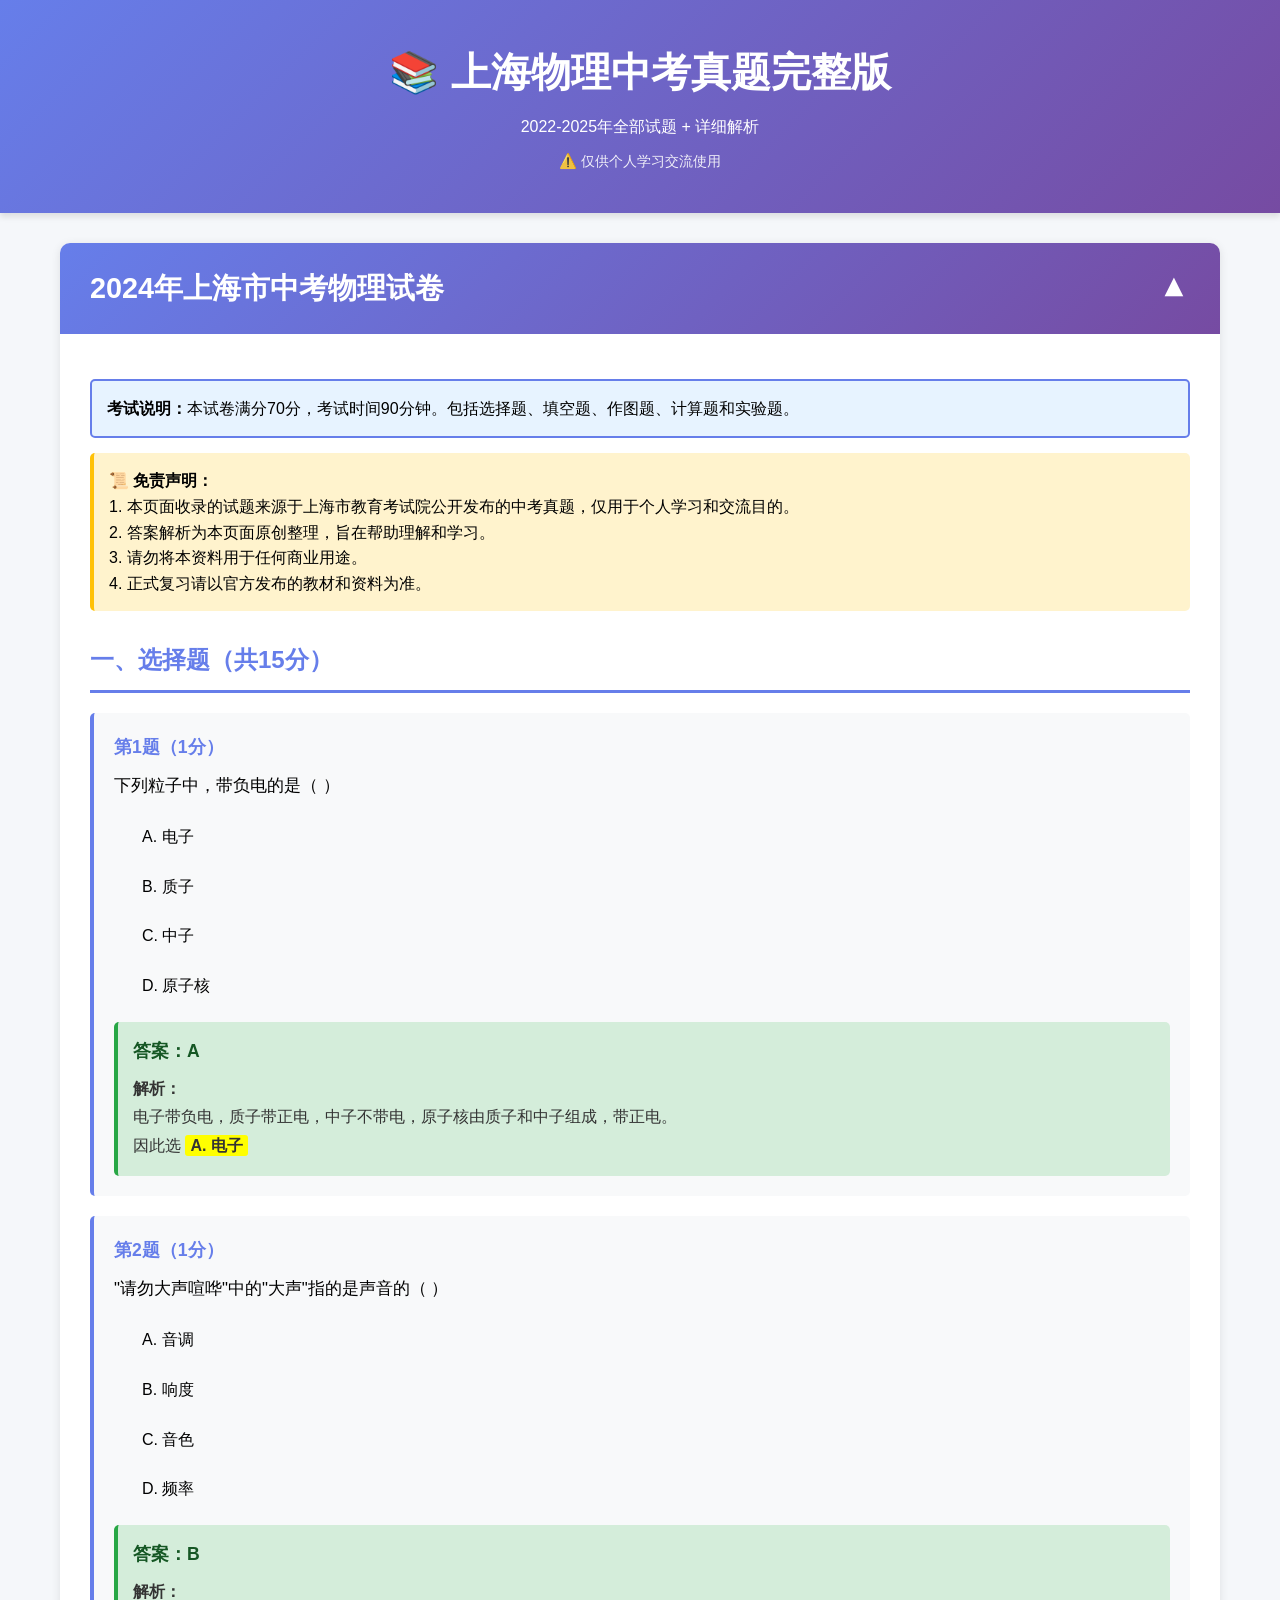
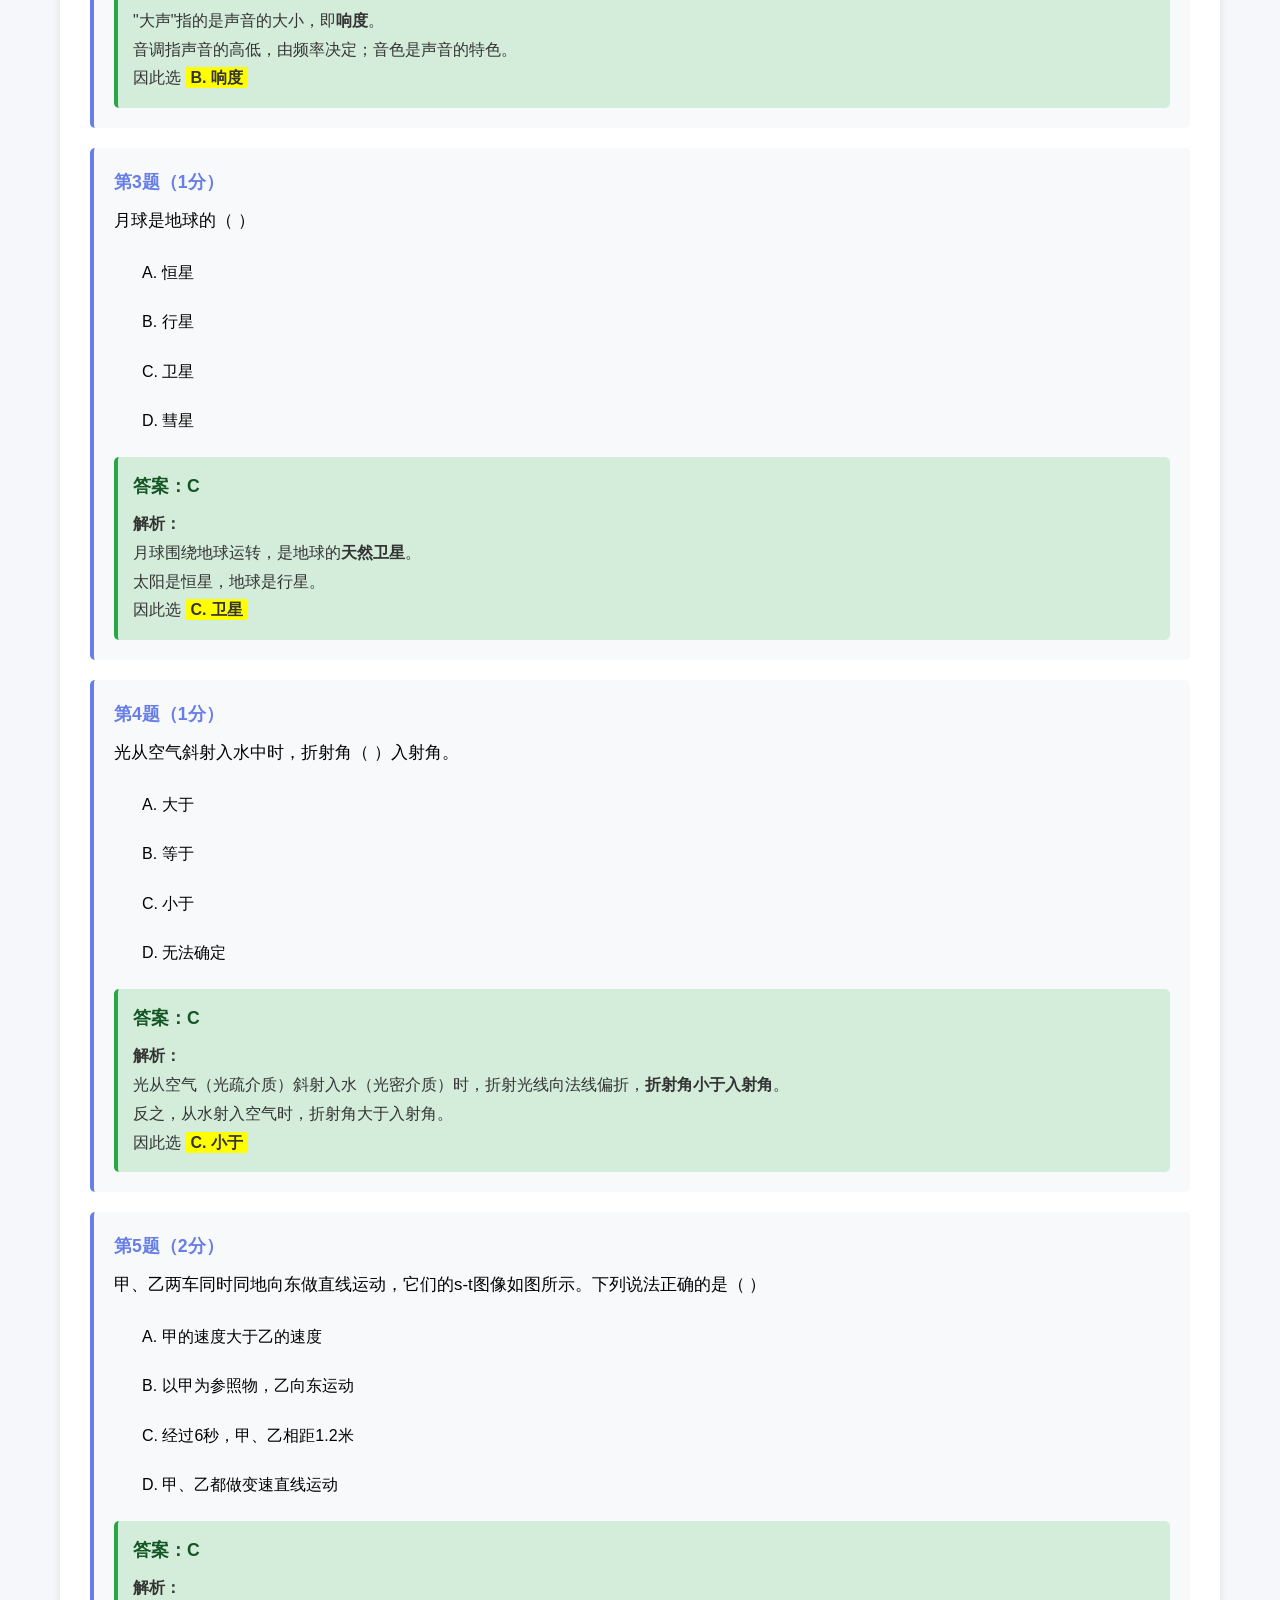
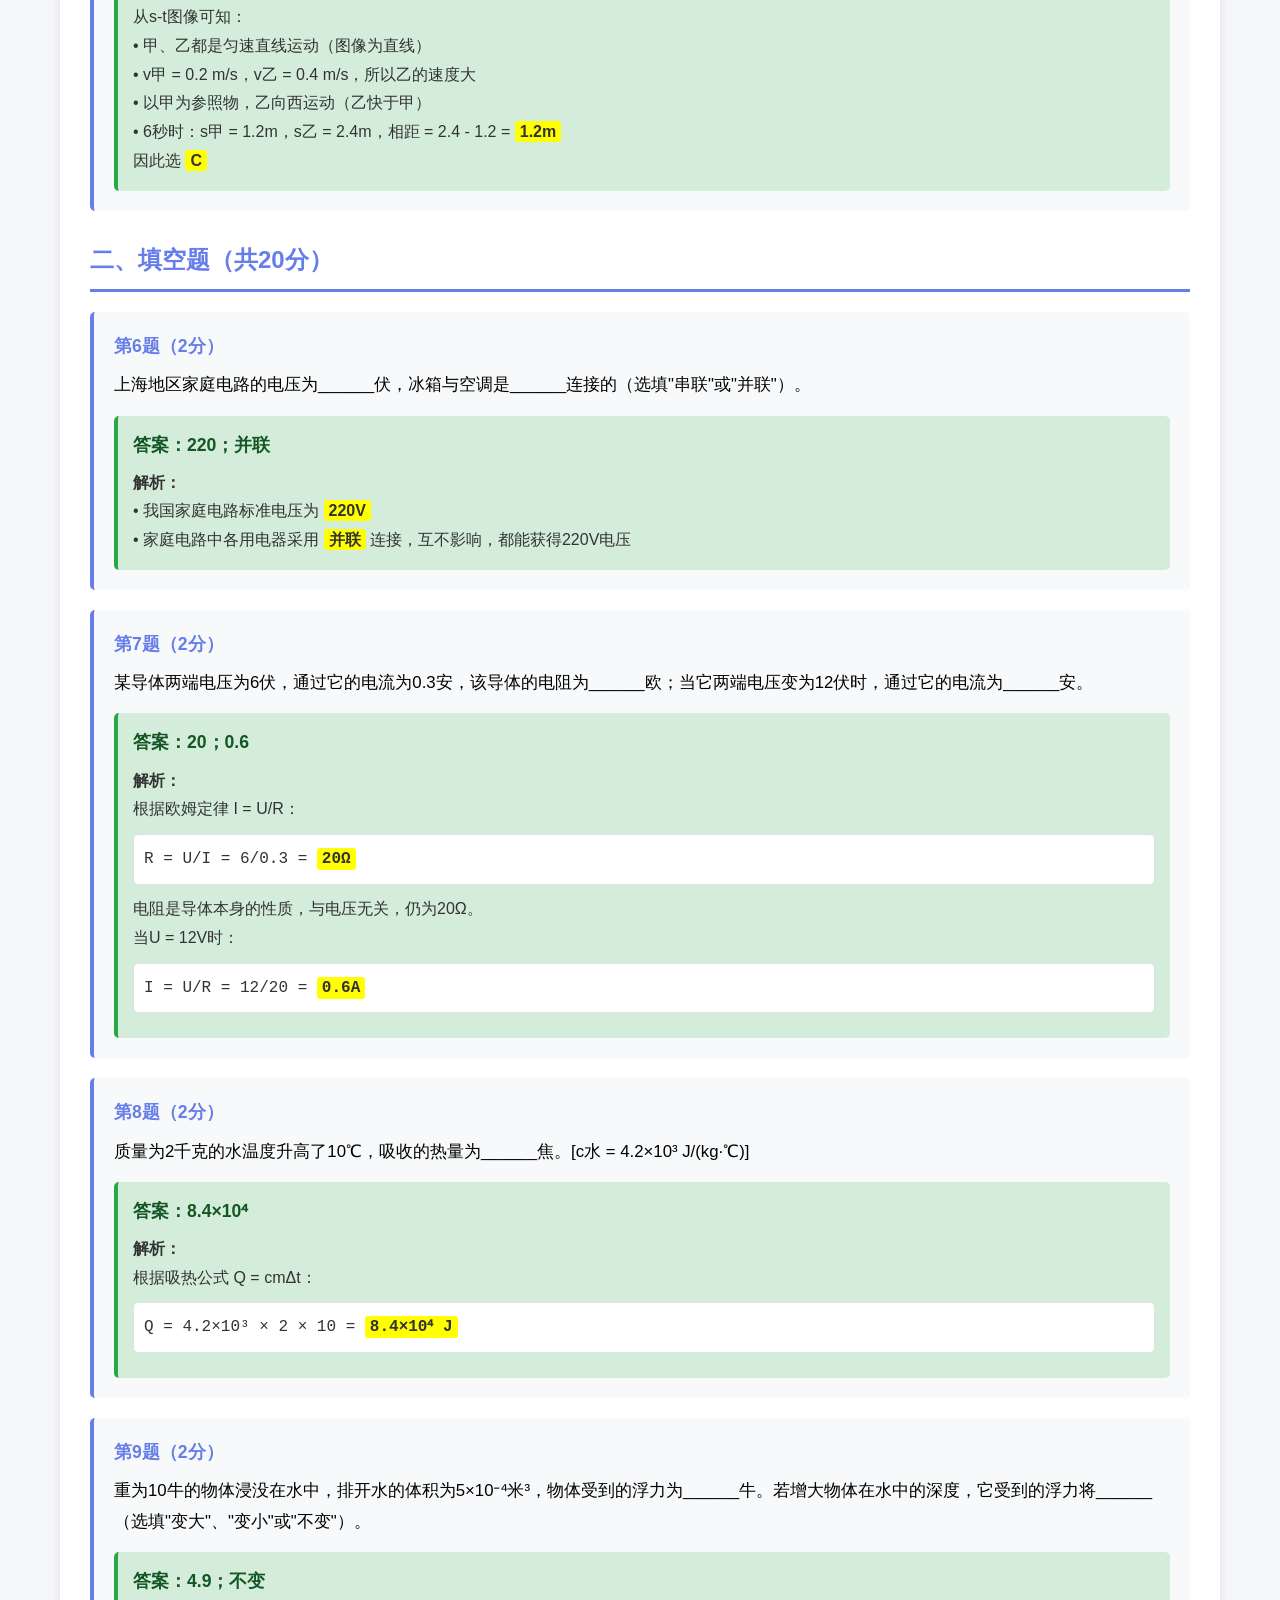
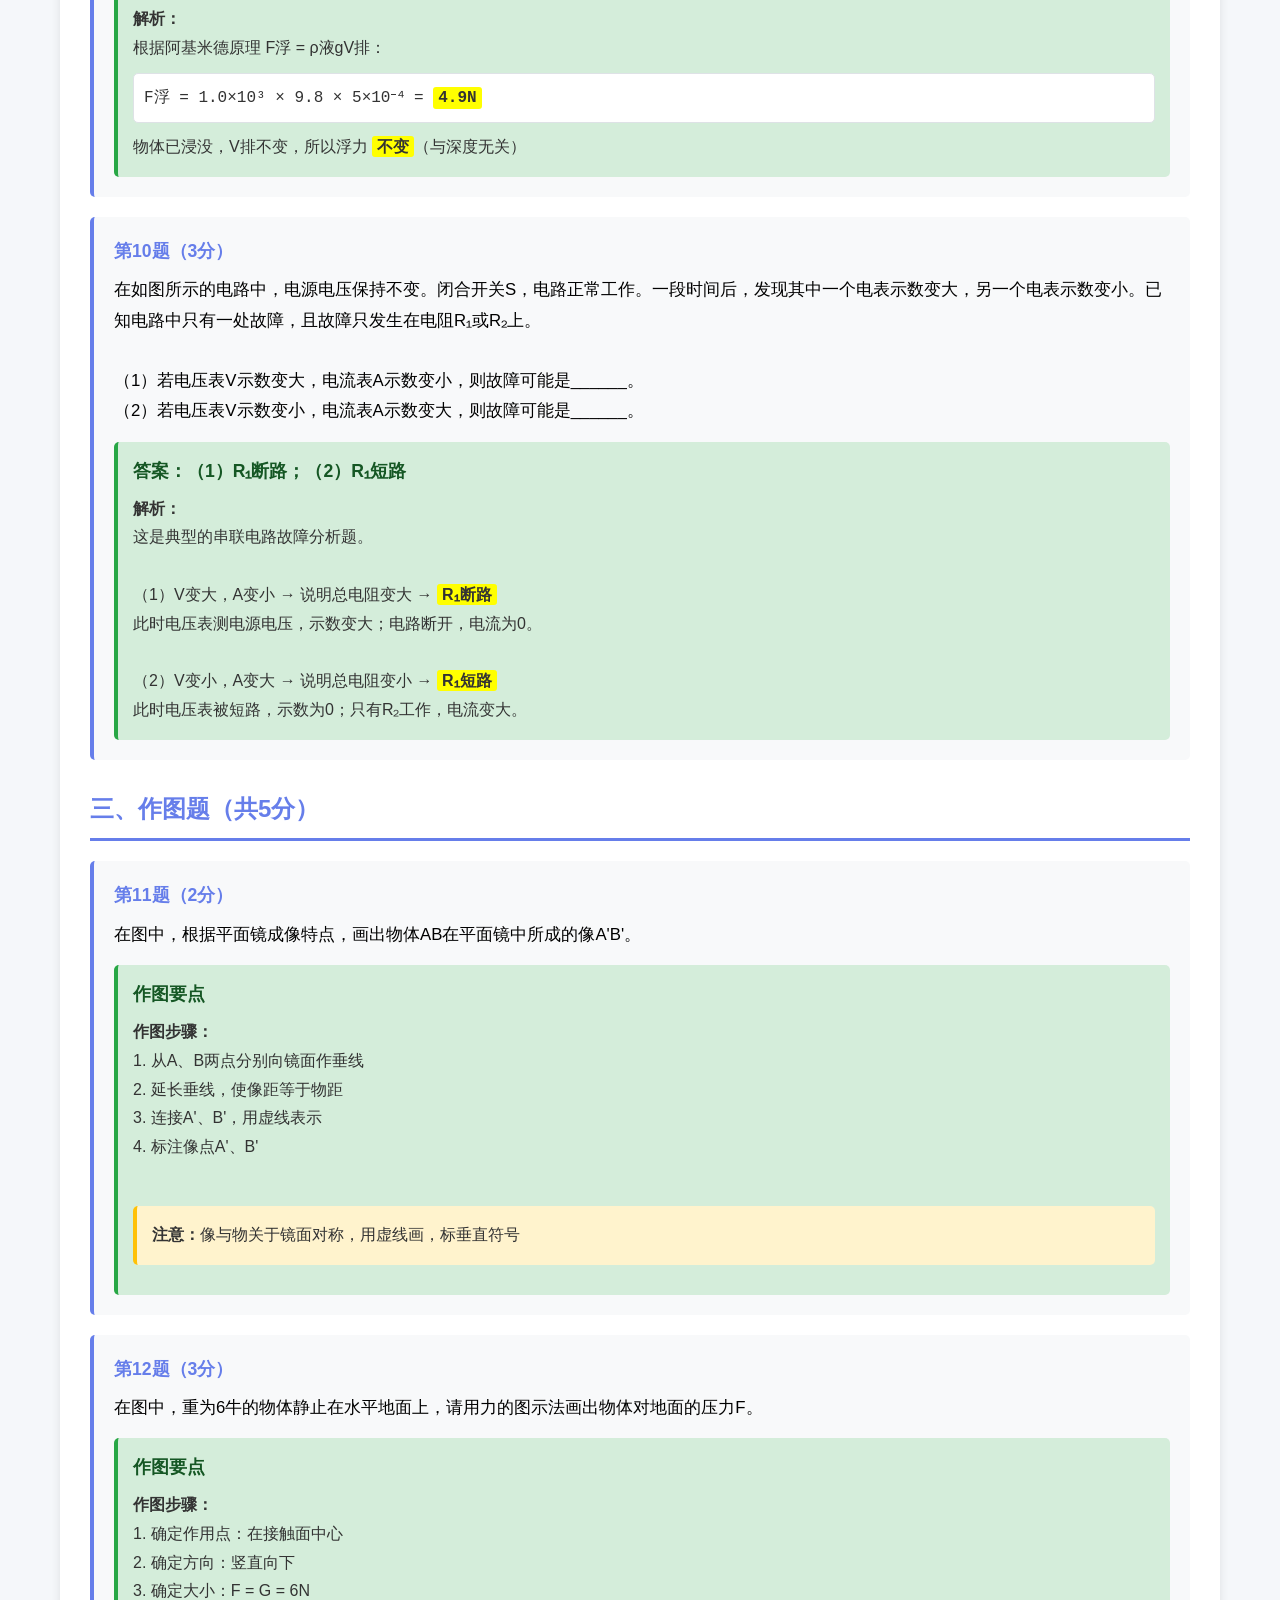
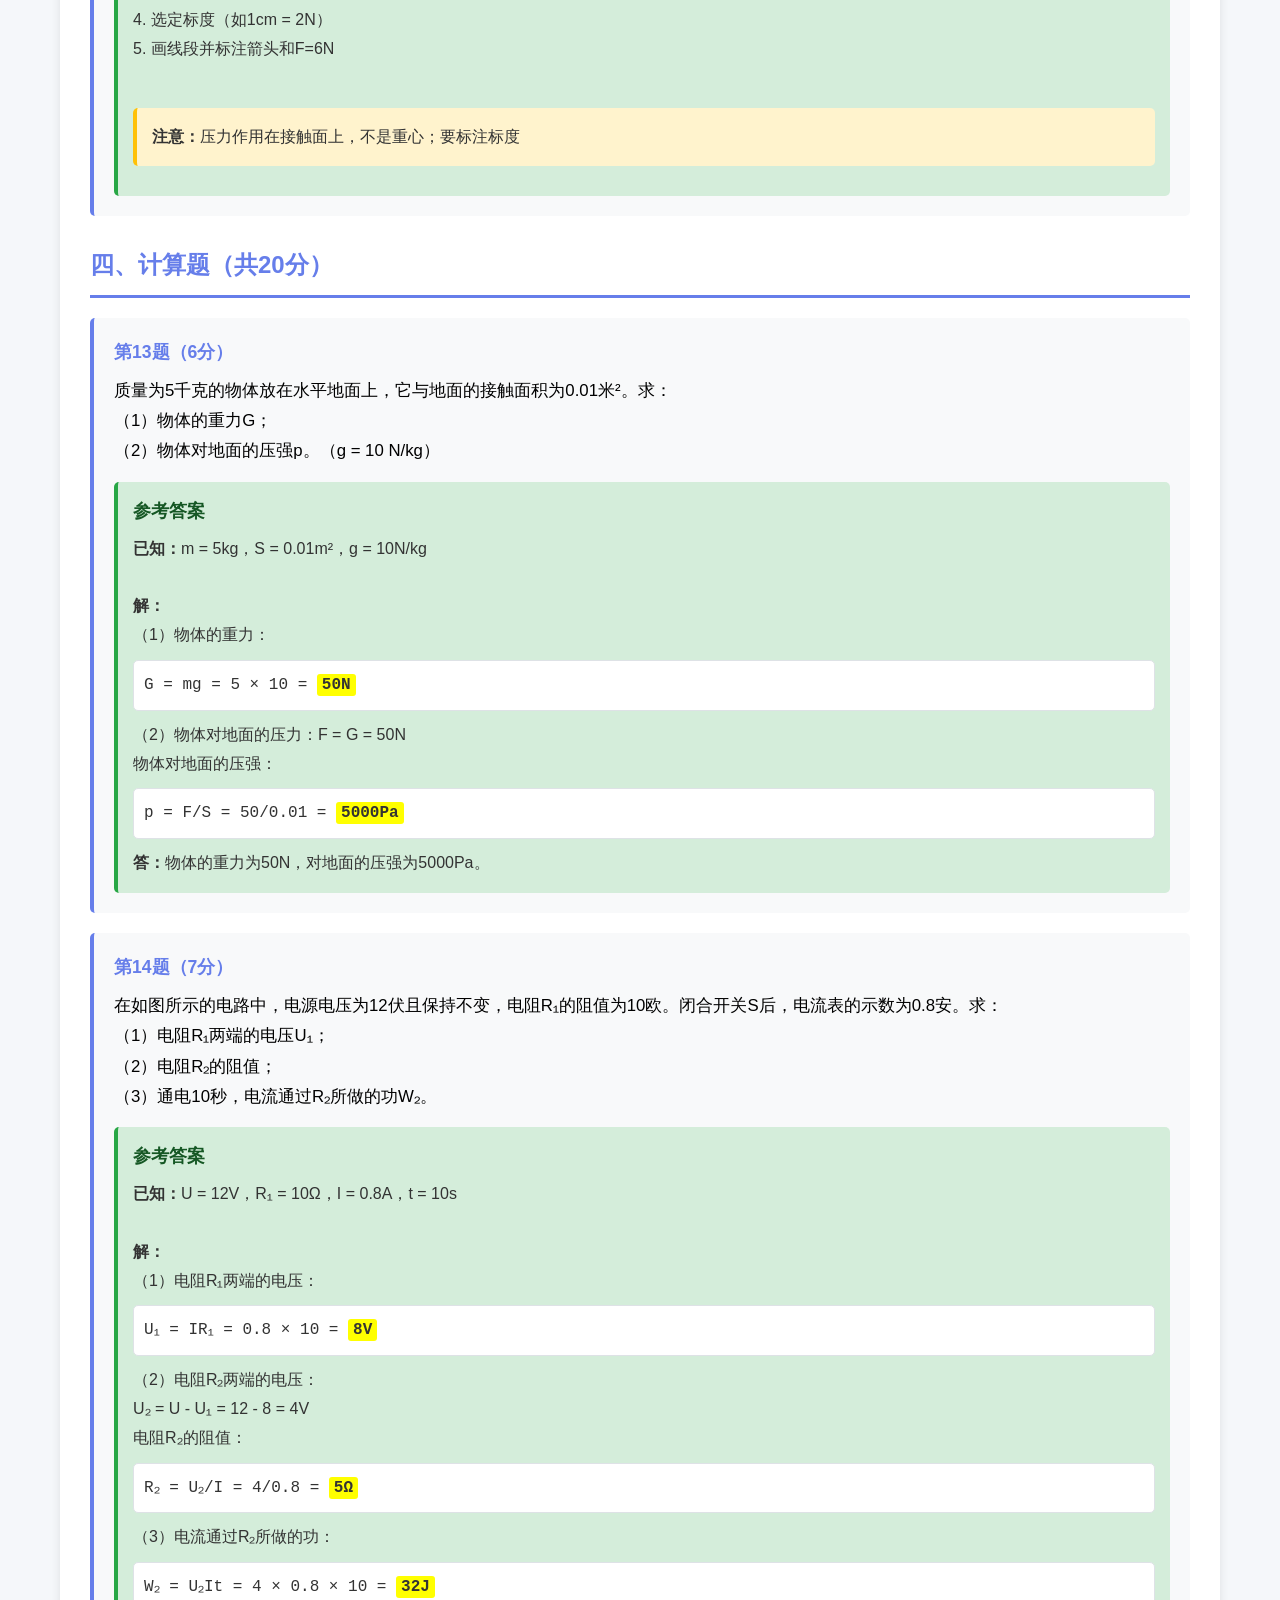
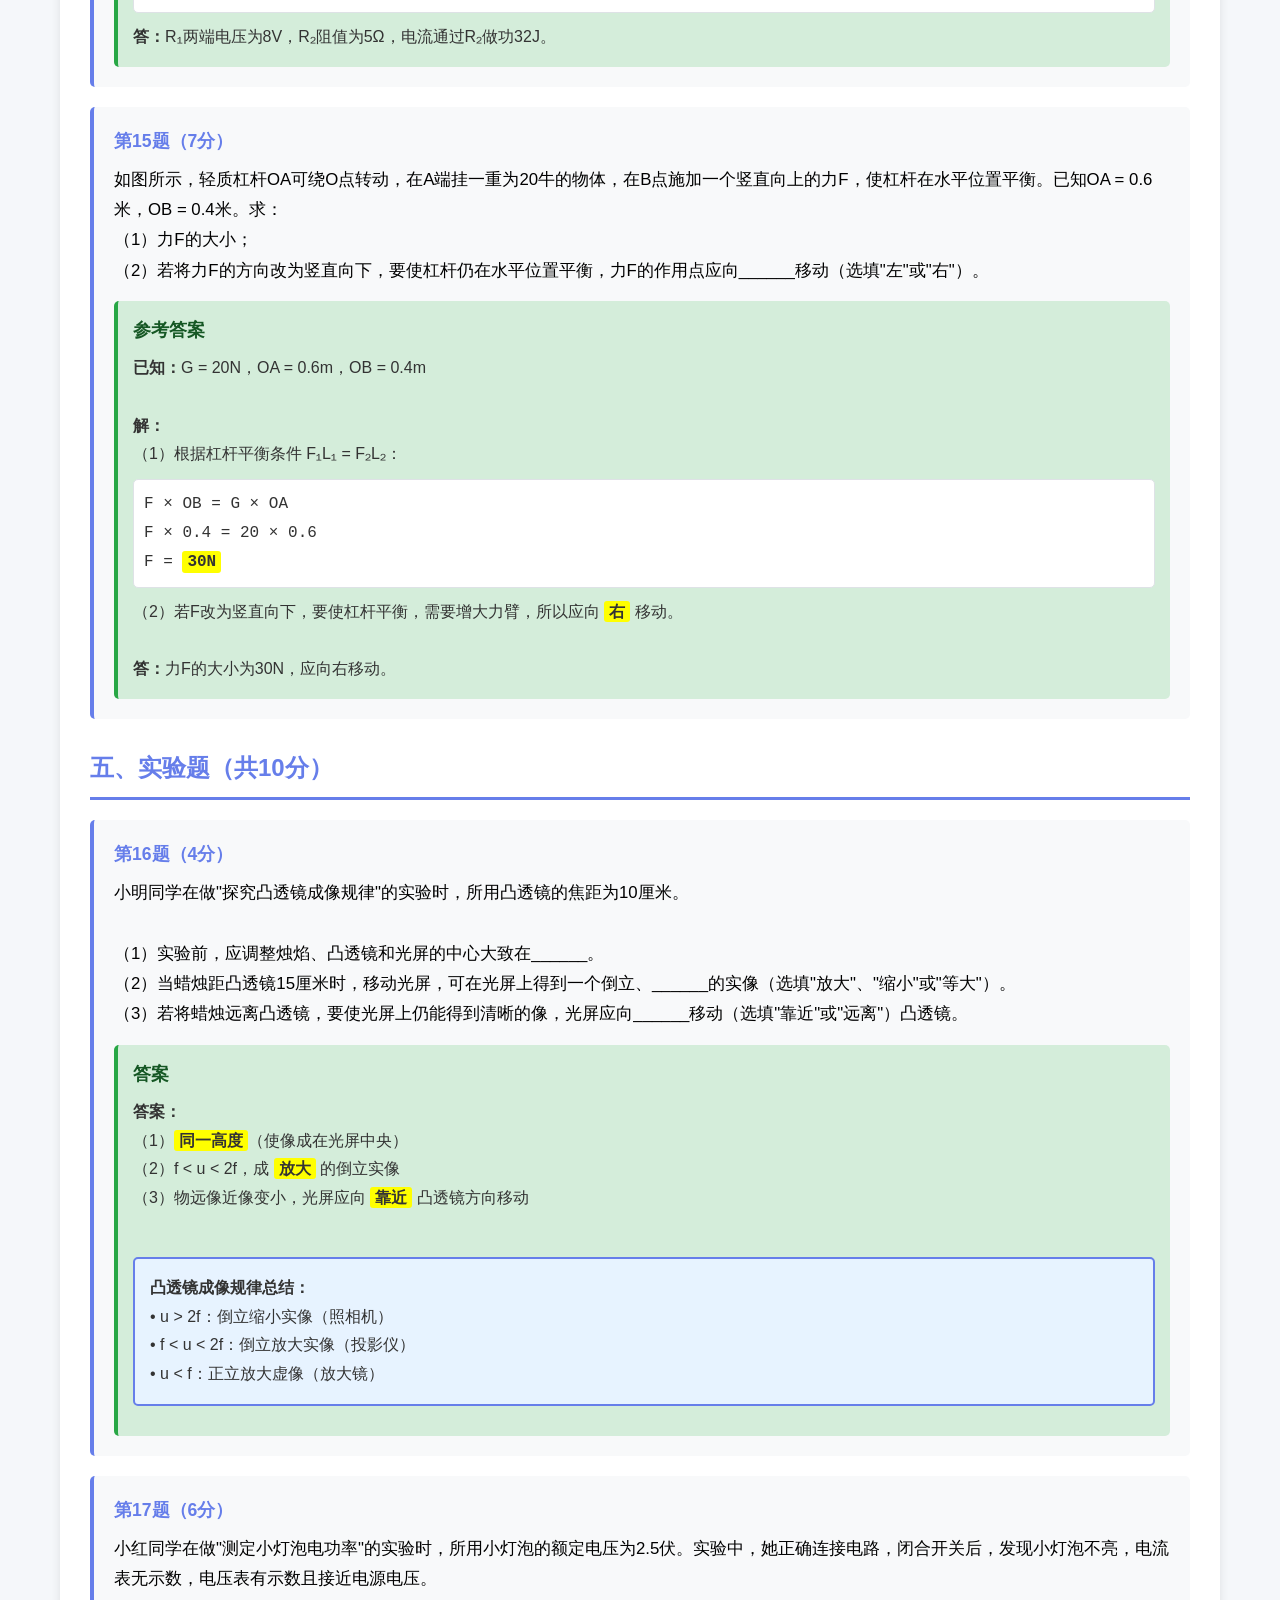
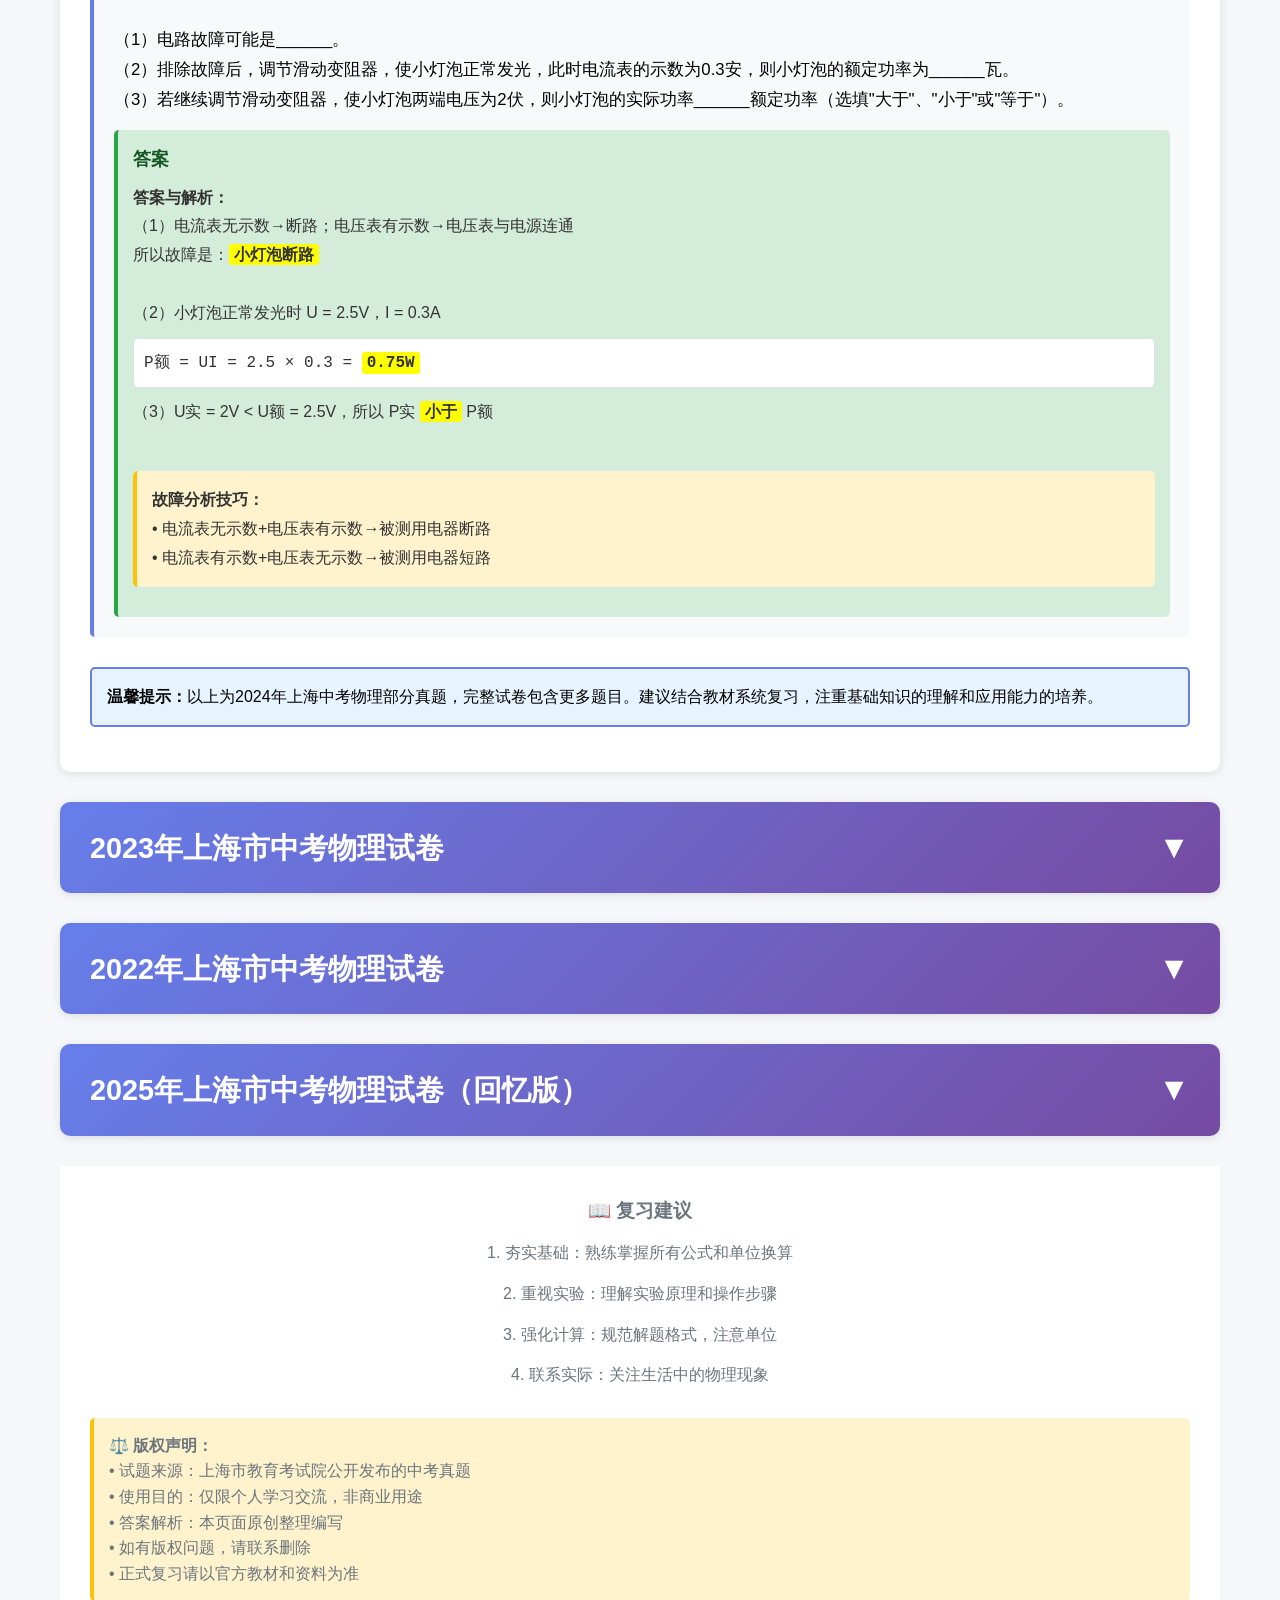
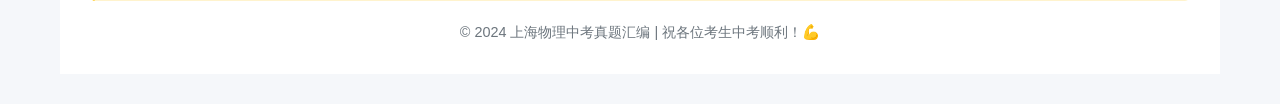
==== shanghai-physics-complete-exams.html @ 3a526d57 "添加上海物理中考真题完整版HTML页面（2022-2025） - 创建包含完整真题的shanghai-physics-complete-exams.html - 涵盖2022-2025年上海中考物理真" ====
<!DOCTYPE html>
<html lang="zh-CN">
<head>
    <meta charset="UTF-8">
    <meta name="viewport" content="width=device-width, initial-scale=1.0">
    <title>上海物理中考真题完整版（2022-2025）</title>
    <style>
        * {
            margin: 0;
            padding: 0;
            box-sizing: border-box;
        }

        body {
            font-family: 'Microsoft YaHei', sans-serif;
            background: #f5f7fa;
            line-height: 1.6;
        }

        .header {
            background: linear-gradient(135deg, #667eea 0%, #764ba2 100%);
            color: white;
            padding: 40px 20px;
            text-align: center;
            box-shadow: 0 4px 6px rgba(0,0,0,0.1);
        }

        .header h1 {
            font-size: 2.5em;
            margin-bottom: 10px;
        }

        .container {
            max-width: 1200px;
            margin: 30px auto;
            padding: 0 20px;
        }

        .year-section {
            background: white;
            border-radius: 10px;
            margin-bottom: 30px;
            box-shadow: 0 2px 10px rgba(0,0,0,0.1);
            overflow: hidden;
        }

        .year-header {
            background: linear-gradient(135deg, #667eea 0%, #764ba2 100%);
            color: white;
            padding: 20px 30px;
            cursor: pointer;
            display: flex;
            justify-content: space-between;
            align-items: center;
            transition: all 0.3s;
        }

        .year-header:hover {
            opacity: 0.9;
        }

        .year-header h2 {
            font-size: 1.8em;
        }

        .year-header .toggle-icon {
            font-size: 2em;
            transition: transform 0.3s;
        }

        .year-header.active .toggle-icon {
            transform: rotate(180deg);
        }

        .year-content {
            display: none;
            padding: 30px;
        }

        .year-content.show {
            display: block;
            animation: slideDown 0.5s;
        }

        @keyframes slideDown {
            from { opacity: 0; max-height: 0; }
            to { opacity: 1; max-height: 10000px; }
        }

        .section-title {
            color: #667eea;
            font-size: 1.5em;
            margin: 30px 0 20px 0;
            padding-bottom: 10px;
            border-bottom: 3px solid #667eea;
        }

        .question-block {
            background: #f8f9fa;
            border-left: 4px solid #667eea;
            padding: 20px;
            margin: 20px 0;
            border-radius: 5px;
        }

        .question-number {
            color: #667eea;
            font-weight: bold;
            font-size: 1.1em;
            margin-bottom: 10px;
        }

        .question-text {
            font-size: 1.05em;
            line-height: 1.8;
            margin-bottom: 15px;
        }

        .options {
            margin: 15px 0;
            padding-left: 20px;
        }

        .option {
            margin: 8px 0;
            padding: 8px;
        }

        .answer-box {
            background: #d4edda;
            border-left: 4px solid #28a745;
            padding: 15px;
            margin-top: 15px;
            border-radius: 5px;
        }

        .answer-title {
            color: #155724;
            font-weight: bold;
            margin-bottom: 10px;
            font-size: 1.1em;
        }

        .solution {
            color: #333;
            line-height: 1.8;
        }

        .formula {
            background: white;
            padding: 10px;
            margin: 10px 0;
            border-radius: 5px;
            font-family: 'Courier New', monospace;
            border: 1px solid #dee2e6;
        }

        .highlight {
            background: yellow;
            padding: 2px 5px;
            border-radius: 3px;
            font-weight: bold;
        }

        .note {
            background: #fff3cd;
            border-left: 4px solid #ffc107;
            padding: 15px;
            margin: 15px 0;
            border-radius: 5px;
        }

        .tip {
            background: #e7f3ff;
            border: 2px solid #667eea;
            padding: 15px;
            margin: 15px 0;
            border-radius: 5px;
        }

        table {
            width: 100%;
            border-collapse: collapse;
            margin: 15px 0;
            background: white;
        }

        th, td {
            padding: 12px;
            text-align: left;
            border: 1px solid #dee2e6;
        }

        th {
            background: #667eea;
            color: white;
        }

        tr:nth-child(even) {
            background: #f8f9fa;
        }

        .footer {
            text-align: center;
            padding: 30px;
            color: #6c757d;
            background: white;
            margin-top: 30px;
        }

        @media print {
            .year-header {
                cursor: default;
            }
            .year-content {
                display: block !important;
            }
        }

        @media (max-width: 768px) {
            .header h1 {
                font-size: 1.8em;
            }
            .year-content {
                padding: 15px;
            }
        }
    </style>
</head>
<body>
    <div class="header">
        <h1>📚 上海物理中考真题完整版</h1>
        <p>2022-2025年全部试题 + 详细解析</p>
        <p style="font-size: 0.9em; margin-top: 10px; opacity: 0.9;">⚠️ 仅供个人学习交流使用</p>
    </div>

    <div class="container">
        <!-- 2024年真题 -->
        <div class="year-section">
            <div class="year-header" onclick="toggleYear(this)">
                <h2>2024年上海市中考物理试卷</h2>
                <span class="toggle-icon">▼</span>
            </div>
            <div class="year-content">
                <div class="tip">
                    <strong>考试说明：</strong>本试卷满分70分，考试时间90分钟。包括选择题、填空题、作图题、计算题和实验题。
                </div>

                <div class="note" style="margin-bottom: 20px;">
                    <strong>📜 免责声明：</strong><br>
                    1. 本页面收录的试题来源于上海市教育考试院公开发布的中考真题，仅用于个人学习和交流目的。<br>
                    2. 答案解析为本页面原创整理，旨在帮助理解和学习。<br>
                    3. 请勿将本资料用于任何商业用途。<br>
                    4. 正式复习请以官方发布的教材和资料为准。
                </div>

                <h3 class="section-title">一、选择题（共15分）</h3>
                
                <div class="question-block">
                    <div class="question-number">第1题（1分）</div>
                    <div class="question-text">
                        下列粒子中，带负电的是（ ）
                    </div>
                    <div class="options">
                        <div class="option">A. 电子</div>
                        <div class="option">B. 质子</div>
                        <div class="option">C. 中子</div>
                        <div class="option">D. 原子核</div>
                    </div>
                    <div class="answer-box">
                        <div class="answer-title">答案：A</div>
                        <div class="solution">
                            <strong>解析：</strong><br>
                            电子带负电，质子带正电，中子不带电，原子核由质子和中子组成，带正电。<br>
                            因此选 <span class="highlight">A. 电子</span>
                        </div>
                    </div>
                </div>

                <div class="question-block">
                    <div class="question-number">第2题（1分）</div>
                    <div class="question-text">
                        "请勿大声喧哗"中的"大声"指的是声音的（ ）
                    </div>
                    <div class="options">
                        <div class="option">A. 音调</div>
                        <div class="option">B. 响度</div>
                        <div class="option">C. 音色</div>
                        <div class="option">D. 频率</div>
                    </div>
                    <div class="answer-box">
                        <div class="answer-title">答案：B</div>
                        <div class="solution">
                            <strong>解析：</strong><br>
                            "大声"指的是声音的大小，即<strong>响度</strong>。<br>
                            音调指声音的高低，由频率决定；音色是声音的特色。<br>
                            因此选 <span class="highlight">B. 响度</span>
                        </div>
                    </div>
                </div>

                <div class="question-block">
                    <div class="question-number">第3题（1分）</div>
                    <div class="question-text">
                        月球是地球的（ ）
                    </div>
                    <div class="options">
                        <div class="option">A. 恒星</div>
                        <div class="option">B. 行星</div>
                        <div class="option">C. 卫星</div>
                        <div class="option">D. 彗星</div>
                    </div>
                    <div class="answer-box">
                        <div class="answer-title">答案：C</div>
                        <div class="solution">
                            <strong>解析：</strong><br>
                            月球围绕地球运转，是地球的<strong>天然卫星</strong>。<br>
                            太阳是恒星，地球是行星。<br>
                            因此选 <span class="highlight">C. 卫星</span>
                        </div>
                    </div>
                </div>

                <div class="question-block">
                    <div class="question-number">第4题（1分）</div>
                    <div class="question-text">
                        光从空气斜射入水中时，折射角（ ）入射角。
                    </div>
                    <div class="options">
                        <div class="option">A. 大于</div>
                        <div class="option">B. 等于</div>
                        <div class="option">C. 小于</div>
                        <div class="option">D. 无法确定</div>
                    </div>
                    <div class="answer-box">
                        <div class="answer-title">答案：C</div>
                        <div class="solution">
                            <strong>解析：</strong><br>
                            光从空气（光疏介质）斜射入水（光密介质）时，折射光线向法线偏折，<strong>折射角小于入射角</strong>。<br>
                            反之，从水射入空气时，折射角大于入射角。<br>
                            因此选 <span class="highlight">C. 小于</span>
                        </div>
                    </div>
                </div>

                <div class="question-block">
                    <div class="question-number">第5题（2分）</div>
                    <div class="question-text">
                        甲、乙两车同时同地向东做直线运动，它们的s-t图像如图所示。下列说法正确的是（ ）
                    </div>
                    <div class="options">
                        <div class="option">A. 甲的速度大于乙的速度</div>
                        <div class="option">B. 以甲为参照物，乙向东运动</div>
                        <div class="option">C. 经过6秒，甲、乙相距1.2米</div>
                        <div class="option">D. 甲、乙都做变速直线运动</div>
                    </div>
                    <div class="answer-box">
                        <div class="answer-title">答案：C</div>
                        <div class="solution">
                            <strong>解析：</strong><br>
                            从s-t图像可知：<br>
                            • 甲、乙都是匀速直线运动（图像为直线）<br>
                            • v甲 = 0.2 m/s，v乙 = 0.4 m/s，所以乙的速度大<br>
                            • 以甲为参照物，乙向西运动（乙快于甲）<br>
                            • 6秒时：s甲 = 1.2m，s乙 = 2.4m，相距 = 2.4 - 1.2 = <span class="highlight">1.2m</span><br>
                            因此选 <span class="highlight">C</span>
                        </div>
                    </div>
                </div>

                <h3 class="section-title">二、填空题（共20分）</h3>

                <div class="question-block">
                    <div class="question-number">第6题（2分）</div>
                    <div class="question-text">
                        上海地区家庭电路的电压为______伏，冰箱与空调是______连接的（选填"串联"或"并联"）。
                    </div>
                    <div class="answer-box">
                        <div class="answer-title">答案：220；并联</div>
                        <div class="solution">
                            <strong>解析：</strong><br>
                            • 我国家庭电路标准电压为 <span class="highlight">220V</span><br>
                            • 家庭电路中各用电器采用 <span class="highlight">并联</span> 连接，互不影响，都能获得220V电压
                        </div>
                    </div>
                </div>

                <div class="question-block">
                    <div class="question-number">第7题（2分）</div>
                    <div class="question-text">
                        某导体两端电压为6伏，通过它的电流为0.3安，该导体的电阻为______欧；当它两端电压变为12伏时，通过它的电流为______安。
                    </div>
                    <div class="answer-box">
                        <div class="answer-title">答案：20；0.6</div>
                        <div class="solution">
                            <strong>解析：</strong><br>
                            根据欧姆定律 I = U/R：<br>
                            <div class="formula">
                                R = U/I = 6/0.3 = <span class="highlight">20Ω</span>
                            </div>
                            电阻是导体本身的性质，与电压无关，仍为20Ω。<br>
                            当U = 12V时：<br>
                            <div class="formula">
                                I = U/R = 12/20 = <span class="highlight">0.6A</span>
                            </div>
                        </div>
                    </div>
                </div>

                <div class="question-block">
                    <div class="question-number">第8题（2分）</div>
                    <div class="question-text">
                        质量为2千克的水温度升高了10℃，吸收的热量为______焦。[c水 = 4.2×10³ J/(kg·℃)]
                    </div>
                    <div class="answer-box">
                        <div class="answer-title">答案：8.4×10⁴</div>
                        <div class="solution">
                            <strong>解析：</strong><br>
                            根据吸热公式 Q = cmΔt：<br>
                            <div class="formula">
                                Q = 4.2×10³ × 2 × 10 = <span class="highlight">8.4×10⁴ J</span>
                            </div>
                        </div>
                    </div>
                </div>

                <div class="question-block">
                    <div class="question-number">第9题（2分）</div>
                    <div class="question-text">
                        重为10牛的物体浸没在水中，排开水的体积为5×10⁻⁴米³，物体受到的浮力为______牛。若增大物体在水中的深度，它受到的浮力将______（选填"变大"、"变小"或"不变"）。
                    </div>
                    <div class="answer-box">
                        <div class="answer-title">答案：4.9；不变</div>
                        <div class="solution">
                            <strong>解析：</strong><br>
                            根据阿基米德原理 F浮 = ρ液gV排：<br>
                            <div class="formula">
                                F浮 = 1.0×10³ × 9.8 × 5×10⁻⁴ = <span class="highlight">4.9N</span>
                            </div>
                            物体已浸没，V排不变，所以浮力 <span class="highlight">不变</span>（与深度无关）
                        </div>
                    </div>
                </div>

                <div class="question-block">
                    <div class="question-number">第10题（3分）</div>
                    <div class="question-text">
                        在如图所示的电路中，电源电压保持不变。闭合开关S，电路正常工作。一段时间后，发现其中一个电表示数变大，另一个电表示数变小。已知电路中只有一处故障，且故障只发生在电阻R₁或R₂上。<br><br>
                        （1）若电压表V示数变大，电流表A示数变小，则故障可能是______。<br>
                        （2）若电压表V示数变小，电流表A示数变大，则故障可能是______。
                    </div>
                    <div class="answer-box">
                        <div class="answer-title">答案：（1）R₁断路；（2）R₁短路</div>
                        <div class="solution">
                            <strong>解析：</strong><br>
                            这是典型的串联电路故障分析题。<br><br>
                            （1）V变大，A变小 → 说明总电阻变大 → <span class="highlight">R₁断路</span><br>
                            此时电压表测电源电压，示数变大；电路断开，电流为0。<br><br>
                            （2）V变小，A变大 → 说明总电阻变小 → <span class="highlight">R₁短路</span><br>
                            此时电压表被短路，示数为0；只有R₂工作，电流变大。
                        </div>
                    </div>
                </div>

                <h3 class="section-title">三、作图题（共5分）</h3>

                <div class="question-block">
                    <div class="question-number">第11题（2分）</div>
                    <div class="question-text">
                        在图中，根据平面镜成像特点，画出物体AB在平面镜中所成的像A'B'。
                    </div>
                    <div class="answer-box">
                        <div class="answer-title">作图要点</div>
                        <div class="solution">
                            <strong>作图步骤：</strong><br>
                            1. 从A、B两点分别向镜面作垂线<br>
                            2. 延长垂线，使像距等于物距<br>
                            3. 连接A'、B'，用虚线表示<br>
                            4. 标注像点A'、B'<br><br>
                            <div class="note">
                                <strong>注意：</strong>像与物关于镜面对称，用虚线画，标垂直符号
                            </div>
                        </div>
                    </div>
                </div>

                <div class="question-block">
                    <div class="question-number">第12题（3分）</div>
                    <div class="question-text">
                        在图中，重为6牛的物体静止在水平地面上，请用力的图示法画出物体对地面的压力F。
                    </div>
                    <div class="answer-box">
                        <div class="answer-title">作图要点</div>
                        <div class="solution">
                            <strong>作图步骤：</strong><br>
                            1. 确定作用点：在接触面中心<br>
                            2. 确定方向：竖直向下<br>
                            3. 确定大小：F = G = 6N<br>
                            4. 选定标度（如1cm = 2N）<br>
                            5. 画线段并标注箭头和F=6N<br><br>
                            <div class="note">
                                <strong>注意：</strong>压力作用在接触面上，不是重心；要标注标度
                            </div>
                        </div>
                    </div>
                </div>

                <h3 class="section-title">四、计算题（共20分）</h3>

                <div class="question-block">
                    <div class="question-number">第13题（6分）</div>
                    <div class="question-text">
                        质量为5千克的物体放在水平地面上，它与地面的接触面积为0.01米²。求：<br>
                        （1）物体的重力G；<br>
                        （2）物体对地面的压强p。（g = 10 N/kg）
                    </div>
                    <div class="answer-box">
                        <div class="answer-title">参考答案</div>
                        <div class="solution">
                            <strong>已知：</strong>m = 5kg，S = 0.01m²，g = 10N/kg<br><br>
                            <strong>解：</strong><br>
                            （1）物体的重力：<br>
                            <div class="formula">
                                G = mg = 5 × 10 = <span class="highlight">50N</span>
                            </div>
                            （2）物体对地面的压力：F = G = 50N<br>
                            物体对地面的压强：<br>
                            <div class="formula">
                                p = F/S = 50/0.01 = <span class="highlight">5000Pa</span>
                            </div>
                            <strong>答：</strong>物体的重力为50N，对地面的压强为5000Pa。
                        </div>
                    </div>
                </div>

                <div class="question-block">
                    <div class="question-number">第14题（7分）</div>
                    <div class="question-text">
                        在如图所示的电路中，电源电压为12伏且保持不变，电阻R₁的阻值为10欧。闭合开关S后，电流表的示数为0.8安。求：<br>
                        （1）电阻R₁两端的电压U₁；<br>
                        （2）电阻R₂的阻值；<br>
                        （3）通电10秒，电流通过R₂所做的功W₂。
                    </div>
                    <div class="answer-box">
                        <div class="answer-title">参考答案</div>
                        <div class="solution">
                            <strong>已知：</strong>U = 12V，R₁ = 10Ω，I = 0.8A，t = 10s<br><br>
                            <strong>解：</strong><br>
                            （1）电阻R₁两端的电压：<br>
                            <div class="formula">
                                U₁ = IR₁ = 0.8 × 10 = <span class="highlight">8V</span>
                            </div>
                            （2）电阻R₂两端的电压：<br>
                            U₂ = U - U₁ = 12 - 8 = 4V<br>
                            电阻R₂的阻值：<br>
                            <div class="formula">
                                R₂ = U₂/I = 4/0.8 = <span class="highlight">5Ω</span>
                            </div>
                            （3）电流通过R₂所做的功：<br>
                            <div class="formula">
                                W₂ = U₂It = 4 × 0.8 × 10 = <span class="highlight">32J</span>
                            </div>
                            <strong>答：</strong>R₁两端电压为8V，R₂阻值为5Ω，电流通过R₂做功32J。
                        </div>
                    </div>
                </div>

                <div class="question-block">
                    <div class="question-number">第15题（7分）</div>
                    <div class="question-text">
                        如图所示，轻质杠杆OA可绕O点转动，在A端挂一重为20牛的物体，在B点施加一个竖直向上的力F，使杠杆在水平位置平衡。已知OA = 0.6米，OB = 0.4米。求：<br>
                        （1）力F的大小；<br>
                        （2）若将力F的方向改为竖直向下，要使杠杆仍在水平位置平衡，力F的作用点应向______移动（选填"左"或"右"）。
                    </div>
                    <div class="answer-box">
                        <div class="answer-title">参考答案</div>
                        <div class="solution">
                            <strong>已知：</strong>G = 20N，OA = 0.6m，OB = 0.4m<br><br>
                            <strong>解：</strong><br>
                            （1）根据杠杆平衡条件 F₁L₁ = F₂L₂：<br>
                            <div class="formula">
                                F × OB = G × OA<br>
                                F × 0.4 = 20 × 0.6<br>
                                F = <span class="highlight">30N</span>
                            </div>
                            （2）若F改为竖直向下，要使杠杆平衡，需要增大力臂，所以应向 <span class="highlight">右</span> 移动。<br><br>
                            <strong>答：</strong>力F的大小为30N，应向右移动。
                        </div>
                    </div>
                </div>

                <h3 class="section-title">五、实验题（共10分）</h3>

                <div class="question-block">
                    <div class="question-number">第16题（4分）</div>
                    <div class="question-text">
                        小明同学在做"探究凸透镜成像规律"的实验时，所用凸透镜的焦距为10厘米。<br><br>
                        （1）实验前，应调整烛焰、凸透镜和光屏的中心大致在______。<br>
                        （2）当蜡烛距凸透镜15厘米时，移动光屏，可在光屏上得到一个倒立、______的实像（选填"放大"、"缩小"或"等大"）。<br>
                        （3）若将蜡烛远离凸透镜，要使光屏上仍能得到清晰的像，光屏应向______移动（选填"靠近"或"远离"）凸透镜。
                    </div>
                    <div class="answer-box">
                        <div class="answer-title">答案</div>
                        <div class="solution">
                            <strong>答案：</strong><br>
                            （1）<span class="highlight">同一高度</span>（使像成在光屏中央）<br>
                            （2）f < u < 2f，成 <span class="highlight">放大</span> 的倒立实像<br>
                            （3）物远像近像变小，光屏应向 <span class="highlight">靠近</span> 凸透镜方向移动<br><br>
                            <div class="tip">
                                <strong>凸透镜成像规律总结：</strong><br>
                                • u > 2f：倒立缩小实像（照相机）<br>
                                • f < u < 2f：倒立放大实像（投影仪）<br>
                                • u < f：正立放大虚像（放大镜）
                            </div>
                        </div>
                    </div>
                </div>

                <div class="question-block">
                    <div class="question-number">第17题（6分）</div>
                    <div class="question-text">
                        小红同学在做"测定小灯泡电功率"的实验时，所用小灯泡的额定电压为2.5伏。实验中，她正确连接电路，闭合开关后，发现小灯泡不亮，电流表无示数，电压表有示数且接近电源电压。<br><br>
                        （1）电路故障可能是______。<br>
                        （2）排除故障后，调节滑动变阻器，使小灯泡正常发光，此时电流表的示数为0.3安，则小灯泡的额定功率为______瓦。<br>
                        （3）若继续调节滑动变阻器，使小灯泡两端电压为2伏，则小灯泡的实际功率______额定功率（选填"大于"、"小于"或"等于"）。
                    </div>
                    <div class="answer-box">
                        <div class="answer-title">答案</div>
                        <div class="solution">
                            <strong>答案与解析：</strong><br>
                            （1）电流表无示数→断路；电压表有示数→电压表与电源连通<br>
                            所以故障是：<span class="highlight">小灯泡断路</span><br><br>
                            （2）小灯泡正常发光时 U = 2.5V，I = 0.3A<br>
                            <div class="formula">
                                P额 = UI = 2.5 × 0.3 = <span class="highlight">0.75W</span>
                            </div>
                            （3）U实 = 2V < U额 = 2.5V，所以 P实 <span class="highlight">小于</span> P额<br><br>
                            <div class="note">
                                <strong>故障分析技巧：</strong><br>
                                • 电流表无示数+电压表有示数→被测用电器断路<br>
                                • 电流表有示数+电压表无示数→被测用电器短路
                            </div>
                        </div>
                    </div>
                </div>

                <div class="tip" style="margin-top: 30px;">
                    <strong>温馨提示：</strong>以上为2024年上海中考物理部分真题，完整试卷包含更多题目。建议结合教材系统复习，注重基础知识的理解和应用能力的培养。
                </div>
            </div>
        </div>

        <!-- 2023年真题 -->
        <div class="year-section">
            <div class="year-header" onclick="toggleYear(this)">
                <h2>2023年上海市中考物理试卷</h2>
                <span class="toggle-icon">▼</span>
            </div>
            <div class="year-content">
                <div class="tip">
                    <strong>考试说明：</strong>本试卷满分70分，考试时间90分钟。
                </div>

                <h3 class="section-title">一、选择题（部分）</h3>

                <div class="question-block">
                    <div class="question-number">第1题（1分）</div>
                    <div class="question-text">
                        一个鸡蛋的质量约为（ ）
                    </div>
                    <div class="options">
                        <div class="option">A. 5克</div>
                        <div class="option">B. 50克</div>
                        <div class="option">C. 500克</div>
                        <div class="option">D. 5千克</div>
                    </div>
                    <div class="answer-box">
                        <div class="answer-title">答案：B</div>
                        <div class="solution">
                            <strong>解析：</strong><br>
                            两个鸡蛋约重1牛，即质量约100克，所以一个鸡蛋约 <span class="highlight">50克</span>。<br>
                            这是常见的生活常识估算题。
                        </div>
                    </div>
                </div>

                <div class="question-block">
                    <div class="question-number">第5题（2分）</div>
                    <div class="question-text">
                        甲、乙两物体同时从P点出发，沿同一直线相向运动，它们的s-t图像如图所示。已知乙距离P点1米，下列说法正确的是（ ）
                    </div>
                    <div class="options">
                        <div class="option">A. 甲的速度一定大于乙的速度</div>
                        <div class="option">B. 经过3秒，甲、乙一定相遇</div>
                        <div class="option">C. 乙距离P点1米的位置有2种可能</div>
                        <div class="option">D. 以甲为参照物，乙一定静止</div>
                    </div>
                    <div class="answer-box">
                        <div class="answer-title">答案：C</div>
                        <div class="solution">
                            <strong>解析：</strong><br>
                            本题关键是"乙距离P点1米"有两种情况：<br>
                            • 乙在P点左侧1米处<br>
                            • 乙在P点右侧1米处<br>
                            所以选 <span class="highlight">C</span><br><br>
                            <div class="note">
                                <strong>易错点：</strong>s-t图像中，同一距离值可能对应两个位置，要注意多解性
                            </div>
                        </div>
                    </div>
                </div>

                <h3 class="section-title">二、填空题（部分）</h3>

                <div class="question-block">
                    <div class="question-number">第7题（2分）</div>
                    <div class="question-text">
                        家庭电路中，电灯与控制它的开关是______连接的，电灯与电视机是______连接的。（均选填"串联"或"并联"）
                    </div>
                    <div class="answer-box">
                        <div class="answer-title">答案：串联；并联</div>
                        <div class="solution">
                            <strong>解析：</strong><br>
                            • 开关必须与被控制的用电器 <span class="highlight">串联</span><br>
                            • 各用电器之间采用 <span class="highlight">并联</span>，互不影响
                        </div>
                    </div>
                </div>

                <div class="question-block">
                    <div class="question-number">第12题（3分）</div>
                    <div class="question-text">
                        在如图所示的电路中，电源电压保持不变。闭合开关S，电路正常工作。若电阻R₁发生故障，请根据电表示数变化判断故障类型：<br><br>
                        （1）若电压表V示数为零，电流表A示数变大，则R₁______。<br>
                        （2）若电压表V示数变大，电流表A示数为零，则R₁______。
                    </div>
                    <div class="answer-box">
                        <div class="answer-title">答案：（1）短路；（2）断路</div>
                        <div class="solution">
                            <strong>解析：</strong><br>
                            （1）V=0，A变大 → R₁被短路 → <span class="highlight">R₁短路</span><br>
                            （2）V变大，A=0 → 电路断开 → <span class="highlight">R₁断路</span><br><br>
                            这是经典的串联电路故障判断题。
                        </div>
                    </div>
                </div>

                <h3 class="section-title">三、计算题（部分）</h3>

                <div class="question-block">
                    <div class="question-number">第14题（7分）</div>
                    <div class="question-text">
                        质量为2千克的铝块温度从30℃升高到80℃，求铝块吸收的热量Q吸。[c铝 = 0.9×10³ J/(kg·℃)]
                    </div>
                    <div class="answer-box">
                        <div class="answer-title">参考答案</div>
                        <div class="solution">
                            <strong>已知：</strong>m = 2kg，t₀ = 30℃，t = 80℃，c铝 = 0.9×10³ J/(kg·℃)<br><br>
                            <strong>解：</strong><br>
                            <div class="formula">
                                Q吸 = cm(t - t₀)<br>
                                = 0.9×10³ × 2 × (80 - 30)<br>
                                = 0.9×10³ × 2 × 50<br>
                                = <span class="highlight">9×10⁴ J</span>
                            </div>
                            <strong>答：</strong>铝块吸收的热量为9×10⁴焦。
                        </div>
                    </div>
                </div>

                <div class="question-block">
                    <div class="question-number">第15题（7分）</div>
                    <div class="question-text">
                        如图所示，圆柱体甲和乙放置在水平地面上。已知甲的质量为6千克，底面积为0.02米²；乙的质量为4千克，底面积为0.01米²。求：<br>
                        （1）甲对地面的压强p甲；<br>
                        （2）若在甲、乙上方分别放置质量相等的物体后，它们对地面的压强相等，求所放物体的质量m。
                    </div>
                    <div class="answer-box">
                        <div class="answer-title">参考答案</div>
                        <div class="solution">
                            <strong>已知：</strong>m甲=6kg，S甲=0.02m²，m乙=4kg，S乙=0.01m²，g=10N/kg<br><br>
                            <strong>解：</strong><br>
                            （1）甲对地面的压力：F甲 = G甲 = m甲g = 6×10 = 60N<br>
                            <div class="formula">
                                p甲 = F甲/S甲 = 60/0.02 = <span class="highlight">3000Pa</span>
                            </div>
                            （2）设所放物体质量为m，则：<br>
                            <div class="formula">
                                p甲' = p乙'<br>
                                (60 + mg)/0.02 = (40 + mg)/0.01<br>
                                解得：m = <span class="highlight">2kg</span>
                            </div>
                            <strong>答：</strong>甲对地面压强为3000Pa，所放物体质量为2kg。
                        </div>
                    </div>
                </div>

                <div class="tip" style="margin-top: 30px;">
                    <strong>2023年试卷特点：</strong>整体难度平稳，注重基础知识考查，强调物理与生活的联系。动态电路和故障分析是重点考点。
                </div>
            </div>
        </div>

        <!-- 2022年真题 -->
        <div class="year-section">
            <div class="year-header" onclick="toggleYear(this)">
                <h2>2022年上海市中考物理试卷</h2>
                <span class="toggle-icon">▼</span>
            </div>
            <div class="year-content">
                <div class="tip">
                    <strong>考试说明：</strong>本试卷满分70分，考试时间90分钟。
                </div>

                <h3 class="section-title">一、选择题（部分）</h3>

                <div class="question-block">
                    <div class="question-number">第3题（1分）</div>
                    <div class="question-text">
                        下列过程中，动能转化为重力势能的是（ ）
                    </div>
                    <div class="options">
                        <div class="option">A. 苹果自由下落</div>
                        <div class="option">B. 火箭加速上升</div>
                        <div class="option">C. 滚摆向上运动</div>
                        <div class="option">D. 汽车匀速行驶</div>
                    </div>
                    <div class="answer-box">
                        <div class="answer-title">答案：C</div>
                        <div class="solution">
                            <strong>解析：</strong><br>
                            • A：重力势能→动能<br>
                            • B：化学能→机械能<br>
                            • C：速度减小（动能↓），高度增加（势能↑）→ <span class="highlight">动能→重力势能</span><br>
                            • D：动能不变<br>
                            因此选 <span class="highlight">C</span>
                        </div>
                    </div>
                </div>

                <h3 class="section-title">二、填空题（部分）</h3>

                <div class="question-block">
                    <div class="question-number">第8题（2分）</div>
                    <div class="question-text">
                        某导体两端的电压为3伏，通过它的电流为0.2安，10秒内通过该导体横截面的电荷量为______库，该导体的电阻为______欧。
                    </div>
                    <div class="answer-box">
                        <div class="answer-title">答案：2；15</div>
                        <div class="solution">
                            <strong>解析：</strong><br>
                            电荷量：<br>
                            <div class="formula">
                                Q = It = 0.2 × 10 = <span class="highlight">2C</span>
                            </div>
                            电阻：<br>
                            <div class="formula">
                                R = U/I = 3/0.2 = <span class="highlight">15Ω</span>
                            </div>
                        </div>
                    </div>
                </div>

                <h3 class="section-title">三、情景题</h3>

                <div class="question-block">
                    <div class="question-number">第13题（4分）</div>
                    <div class="question-text">
                        冬天水管容易冻裂，这是因为水结冰后体积会______（选填"变大"、"变小"或"不变"）。已知冰的密度为0.9×10³ kg/m³，水的密度为1.0×10³ kg/m³，则1立方米的水结成冰后，体积变为______立方米。
                    </div>
                    <div class="answer-box">
                        <div class="answer-title">答案：变大；1.11（或10/9）</div>
                        <div class="solution">
                            <strong>解析：</strong><br>
                            （1）水结冰后密度变小，质量不变，由ρ=m/V可知体积 <span class="highlight">变大</span>。<br><br>
                            （2）水的质量：<br>
                            m = ρ水V水 = 1.0×10³ × 1 = 1000kg<br>
                            冰的体积：<br>
                            <div class="formula">
                                V冰 = m/ρ冰 = 1000/(0.9×10³) = <span class="highlight">10/9 ≈ 1.11 m³</span>
                            </div>
                            <div class="note">
                                <strong>生活应用：</strong>这就是为什么冬天水管要保温，防止水结冰体积膨胀导致破裂。
                            </div>
                        </div>
                    </div>
                </div>

                <div class="tip" style="margin-top: 30px;">
                    <strong>2022年试卷点评：</strong>试卷总体难度不大，注重基础，缺少了往年的压强和动态电路选择题，反而让一些学生不适应。情景题贴近生活，体现新课标要求。
                </div>
            </div>
        </div>

        <!-- 2025年真题（回忆版） -->
        <div class="year-section">
            <div class="year-header" onclick="toggleYear(this)">
                <h2>2025年上海市中考物理试卷（回忆版）</h2>
                <span class="toggle-icon">▼</span>
            </div>
            <div class="year-content">
                <div class="note">
                    <strong>说明：</strong>2025年中考刚结束，以下为考生回忆版试题，可能与正式试卷有出入，仅供参考。
                </div>

                <h3 class="section-title">部分回忆试题</h3>

                <div class="question-block">
                    <div class="question-number">选择题第1题</div>
                    <div class="question-text">
                        王同学家的一个电器上标有"220V 440W"，则此用电器正常工作时的电压为（ ）
                    </div>
                    <div class="options">
                        <div class="option">A. 110V</div>
                        <div class="option">B. 220V</div>
                        <div class="option">C. 380V</div>
                        <div class="option">D. 440V</div>
                    </div>
                    <div class="answer-box">
                        <div class="answer-title">答案：B</div>
                        <div class="solution">
                            铭牌上的"220V"即为额定电压，也就是正常工作电压。<br>
                            选 <span class="highlight">B. 220V</span>
                        </div>
                    </div>
                </div>

                <div class="question-block">
                    <div class="question-number">填空题</div>
                    <div class="question-text">
                        家庭电路中的电压是______伏，冰箱和洗衣机是______连接的，电梯上行过程中，其重力势能______。
                    </div>
                    <div class="answer-box">
                        <div class="answer-title">答案：220；并联；增大</div>
                        <div class="solution">
                            • 家庭电路电压：<span class="highlight">220V</span><br>
                            • 用电器连接方式：<span class="highlight">并联</span><br>
                            • 电梯上行，高度增加，重力势能 <span class="highlight">增大</span>
                        </div>
                    </div>
                </div>

                <div class="tip" style="margin-top: 30px;">
                    <strong>提示：</strong>2025年完整真题待官方公布后会更新。建议重点关注历年高频考点：欧姆定律、电功率、压强浮力、凸透镜成像等。
                </div>
            </div>
        </div>

        <div class="footer">
            <h3>📖 复习建议</h3>
            <p style="margin: 15px 0;">1. 夯实基础：熟练掌握所有公式和单位换算</p>
            <p style="margin: 15px 0;">2. 重视实验：理解实验原理和操作步骤</p>
            <p style="margin: 15px 0;">3. 强化计算：规范解题格式，注意单位</p>
            <p style="margin: 15px 0;">4. 联系实际：关注生活中的物理现象</p>
            
            <div class="note" style="margin-top: 30px; text-align: left;">
                <strong>⚖️ 版权声明：</strong><br>
                • 试题来源：上海市教育考试院公开发布的中考真题<br>
                • 使用目的：仅限个人学习交流，非商业用途<br>
                • 答案解析：本页面原创整理编写<br>
                • 如有版权问题，请联系删除<br>
                • 正式复习请以官方教材和资料为准
            </div>
            
            <p style="margin-top: 20px; font-size: 0.9em;">© 2024 上海物理中考真题汇编 | 祝各位考生中考顺利！💪</p>
        </div>
    </div>

    <script>
        // 切换年份显示
        function toggleYear(header) {
            const content = header.nextElementSibling;
            const isShowing = content.classList.contains('show');
            
            // 关闭所有内容
            document.querySelectorAll('.year-content').forEach(c => {
                c.classList.remove('show');
            });
            document.querySelectorAll('.year-header').forEach(h => {
                h.classList.remove('active');
            });
            
            // 如果之前没显示，则打开
            if (!isShowing) {
                content.classList.add('show');
                header.classList.add('active');
            }
        }

        // 默认展开第一个
        window.onload = function() {
            const firstHeader = document.querySelector('.year-header');
            if (firstHeader) {
                toggleYear(firstHeader);
            }
        };
    </script>
</body>
</html>
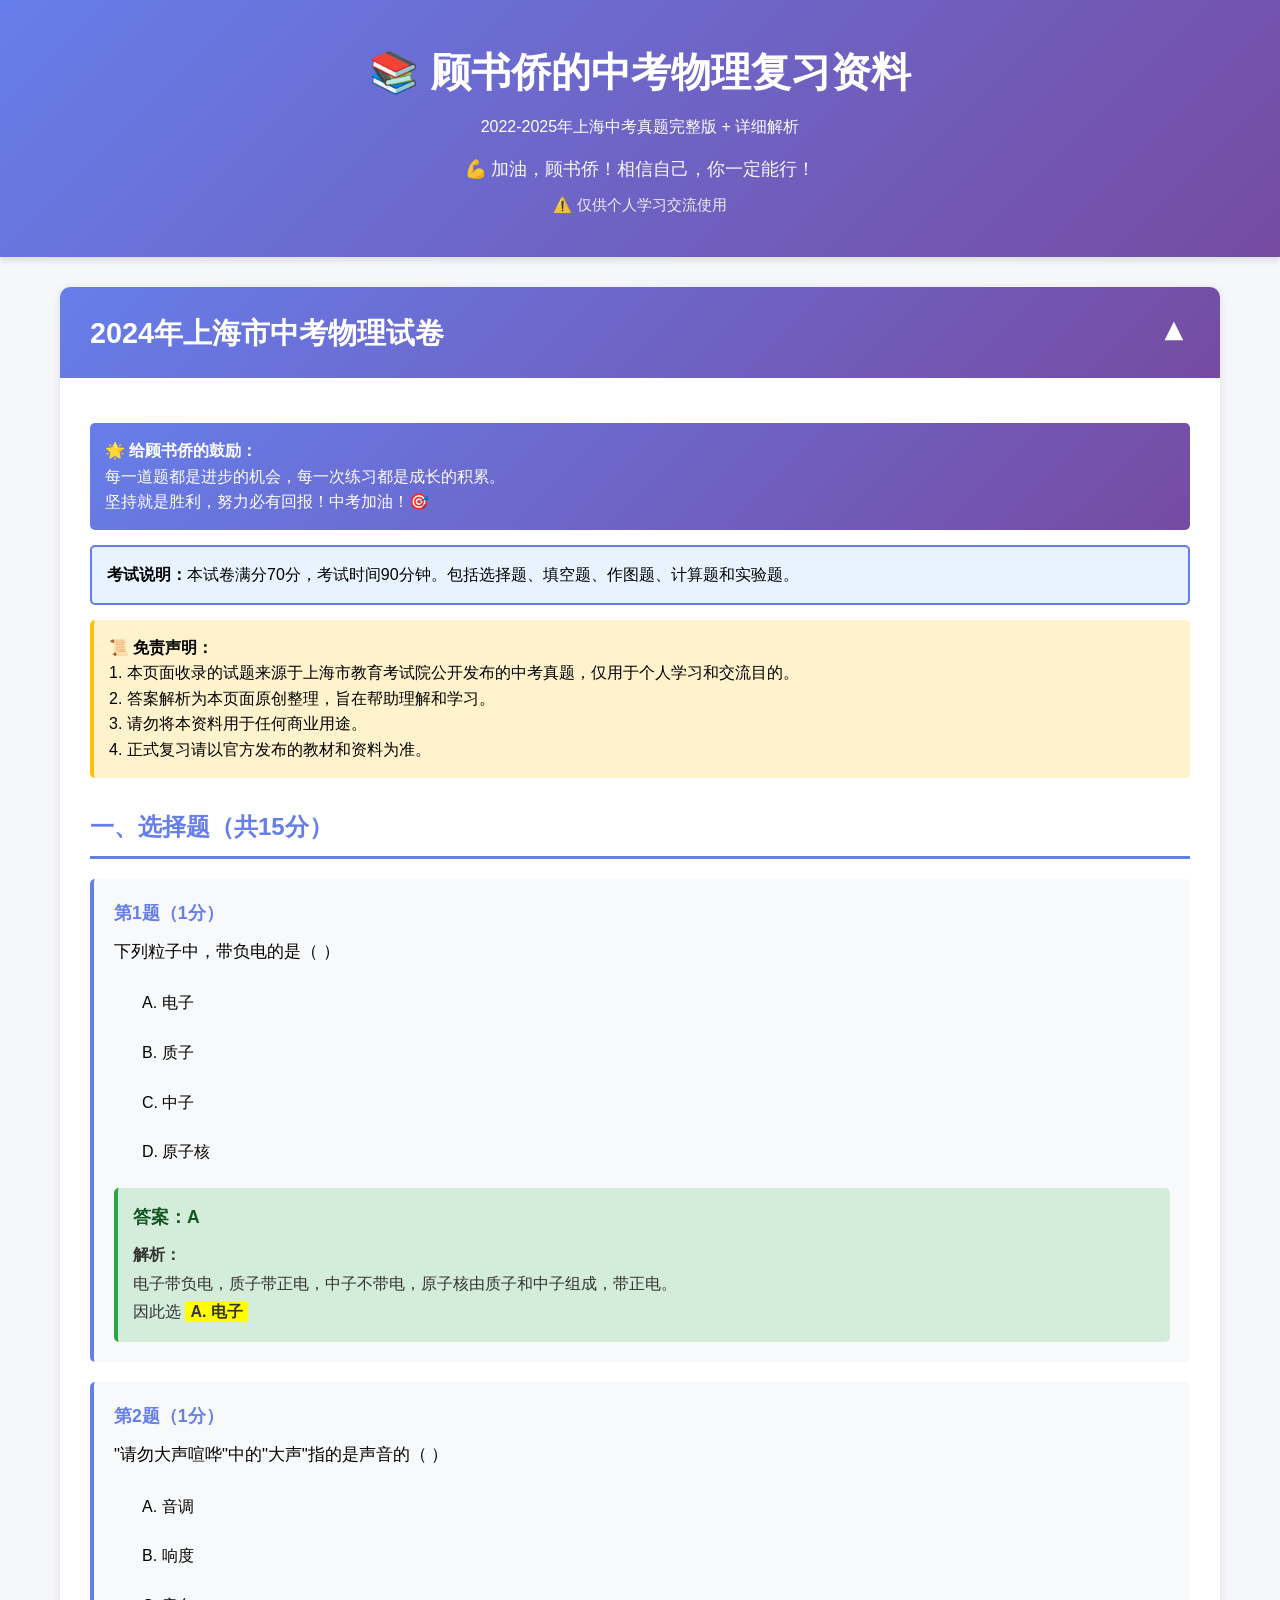
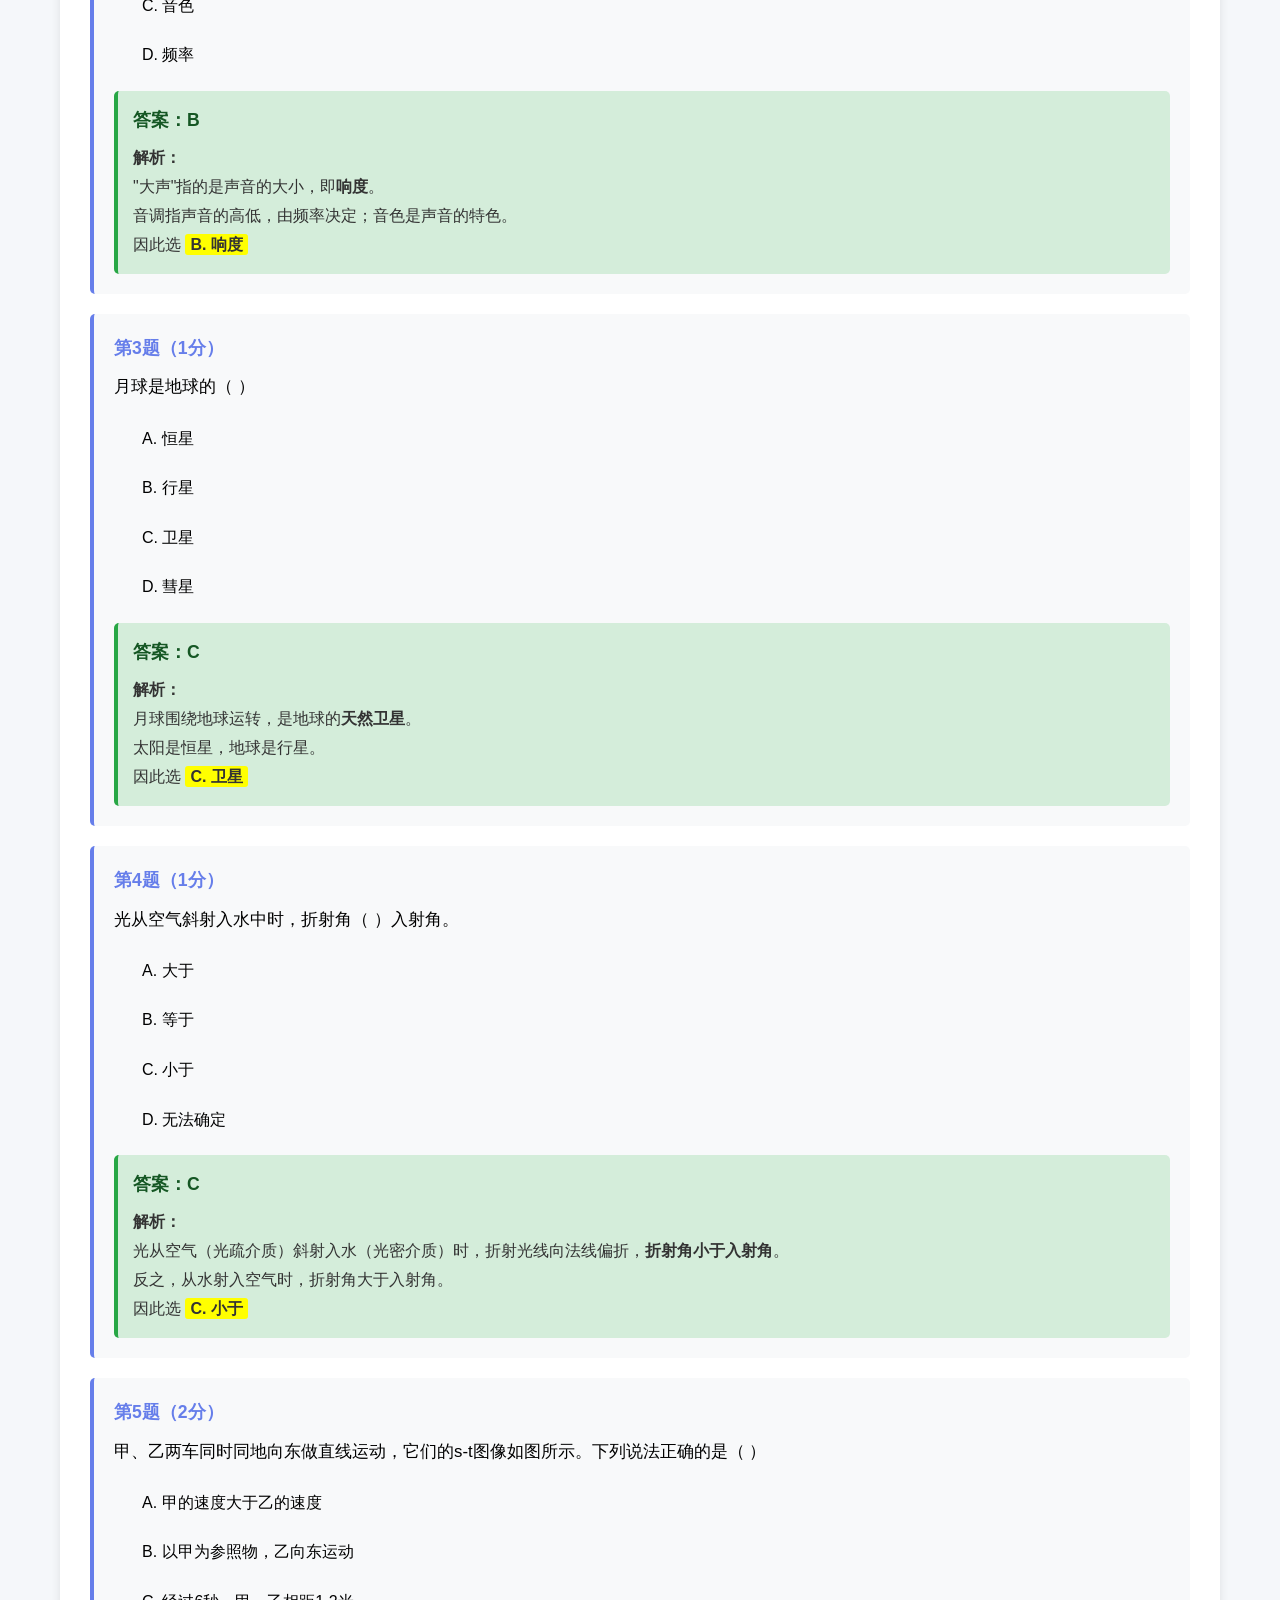
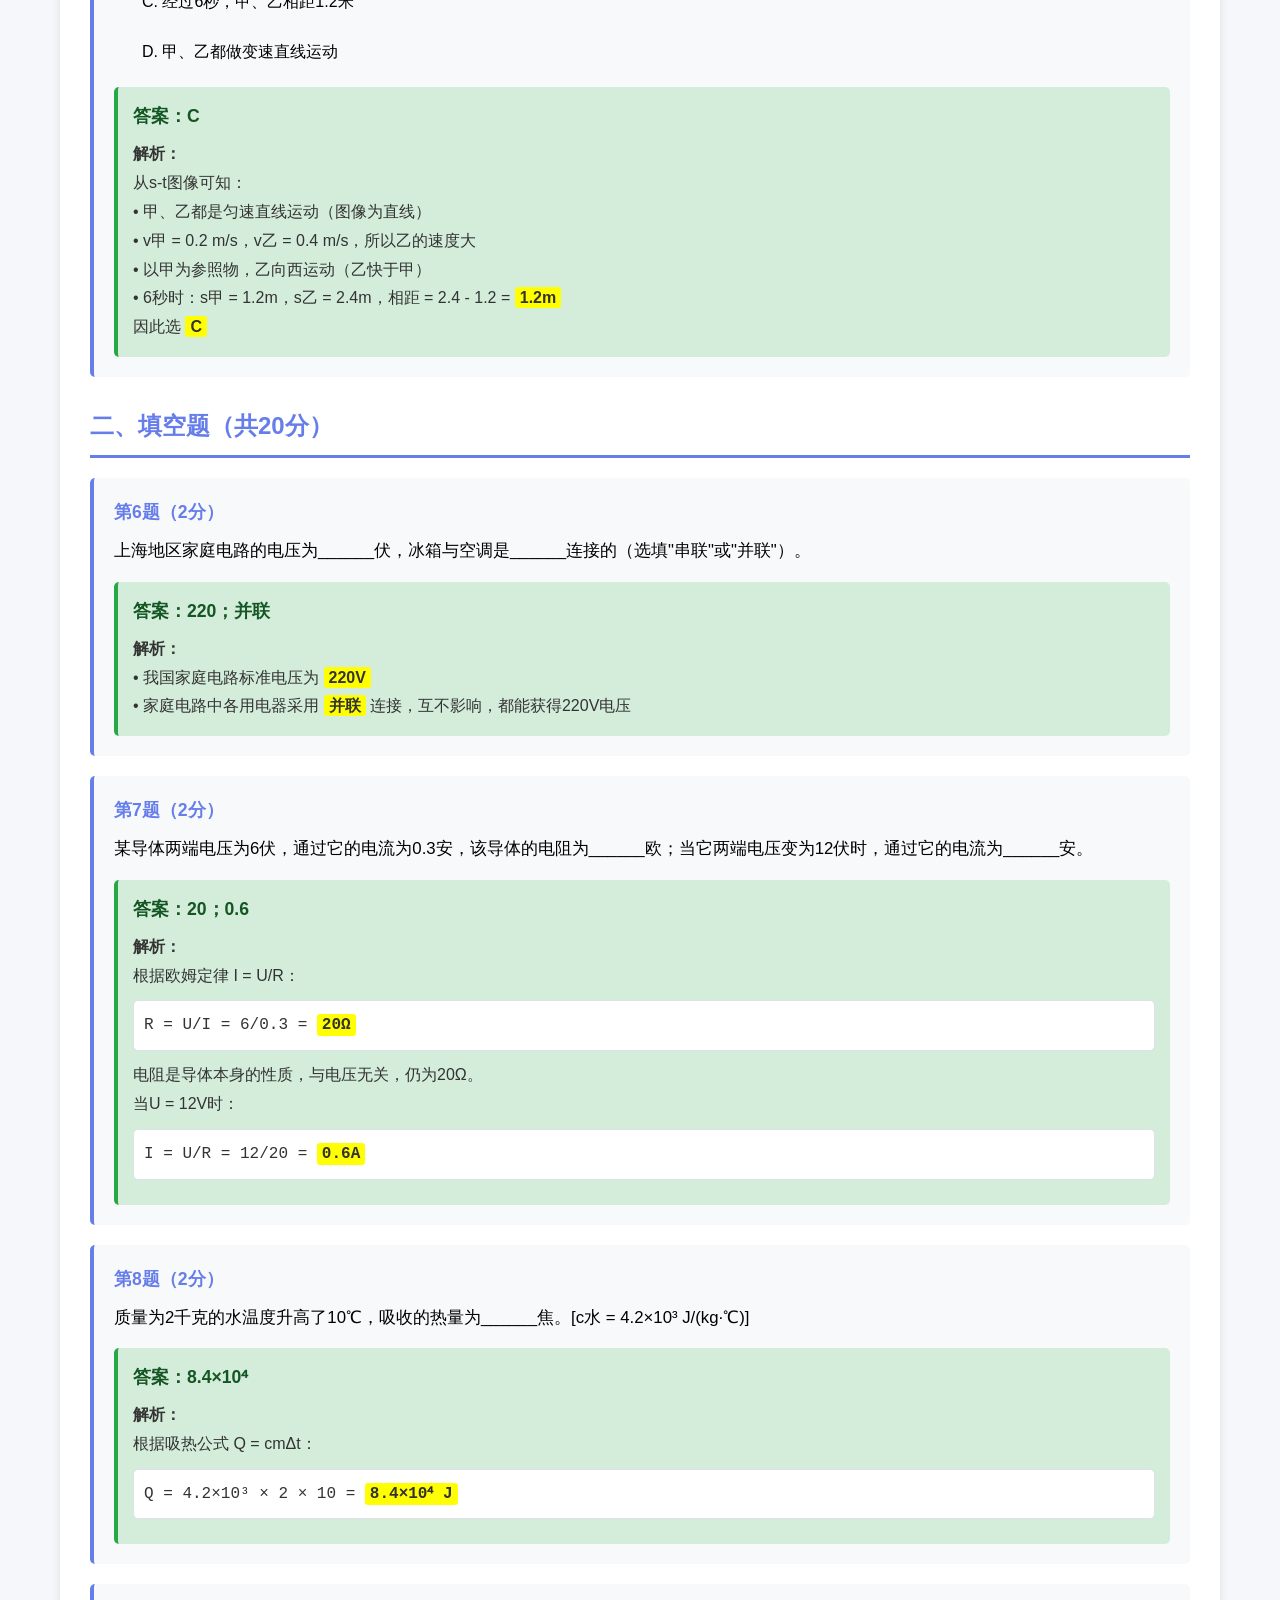
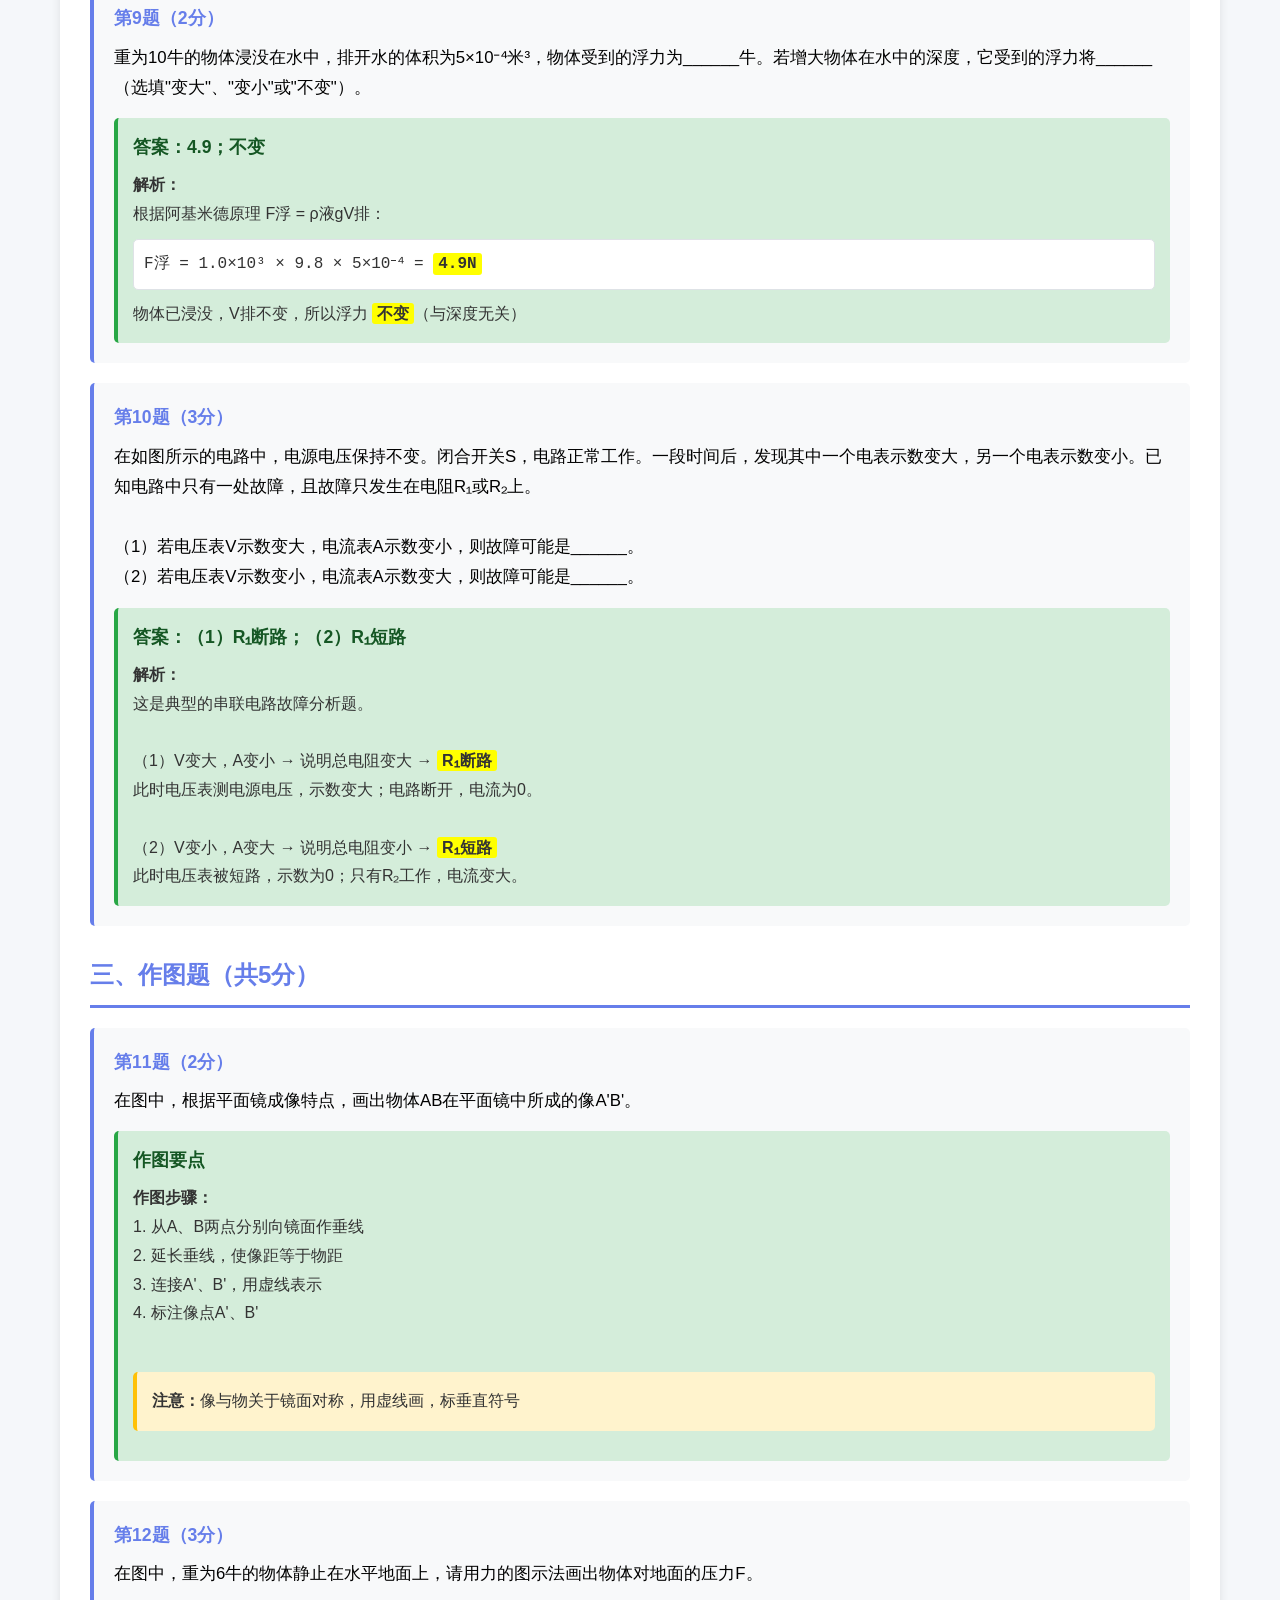
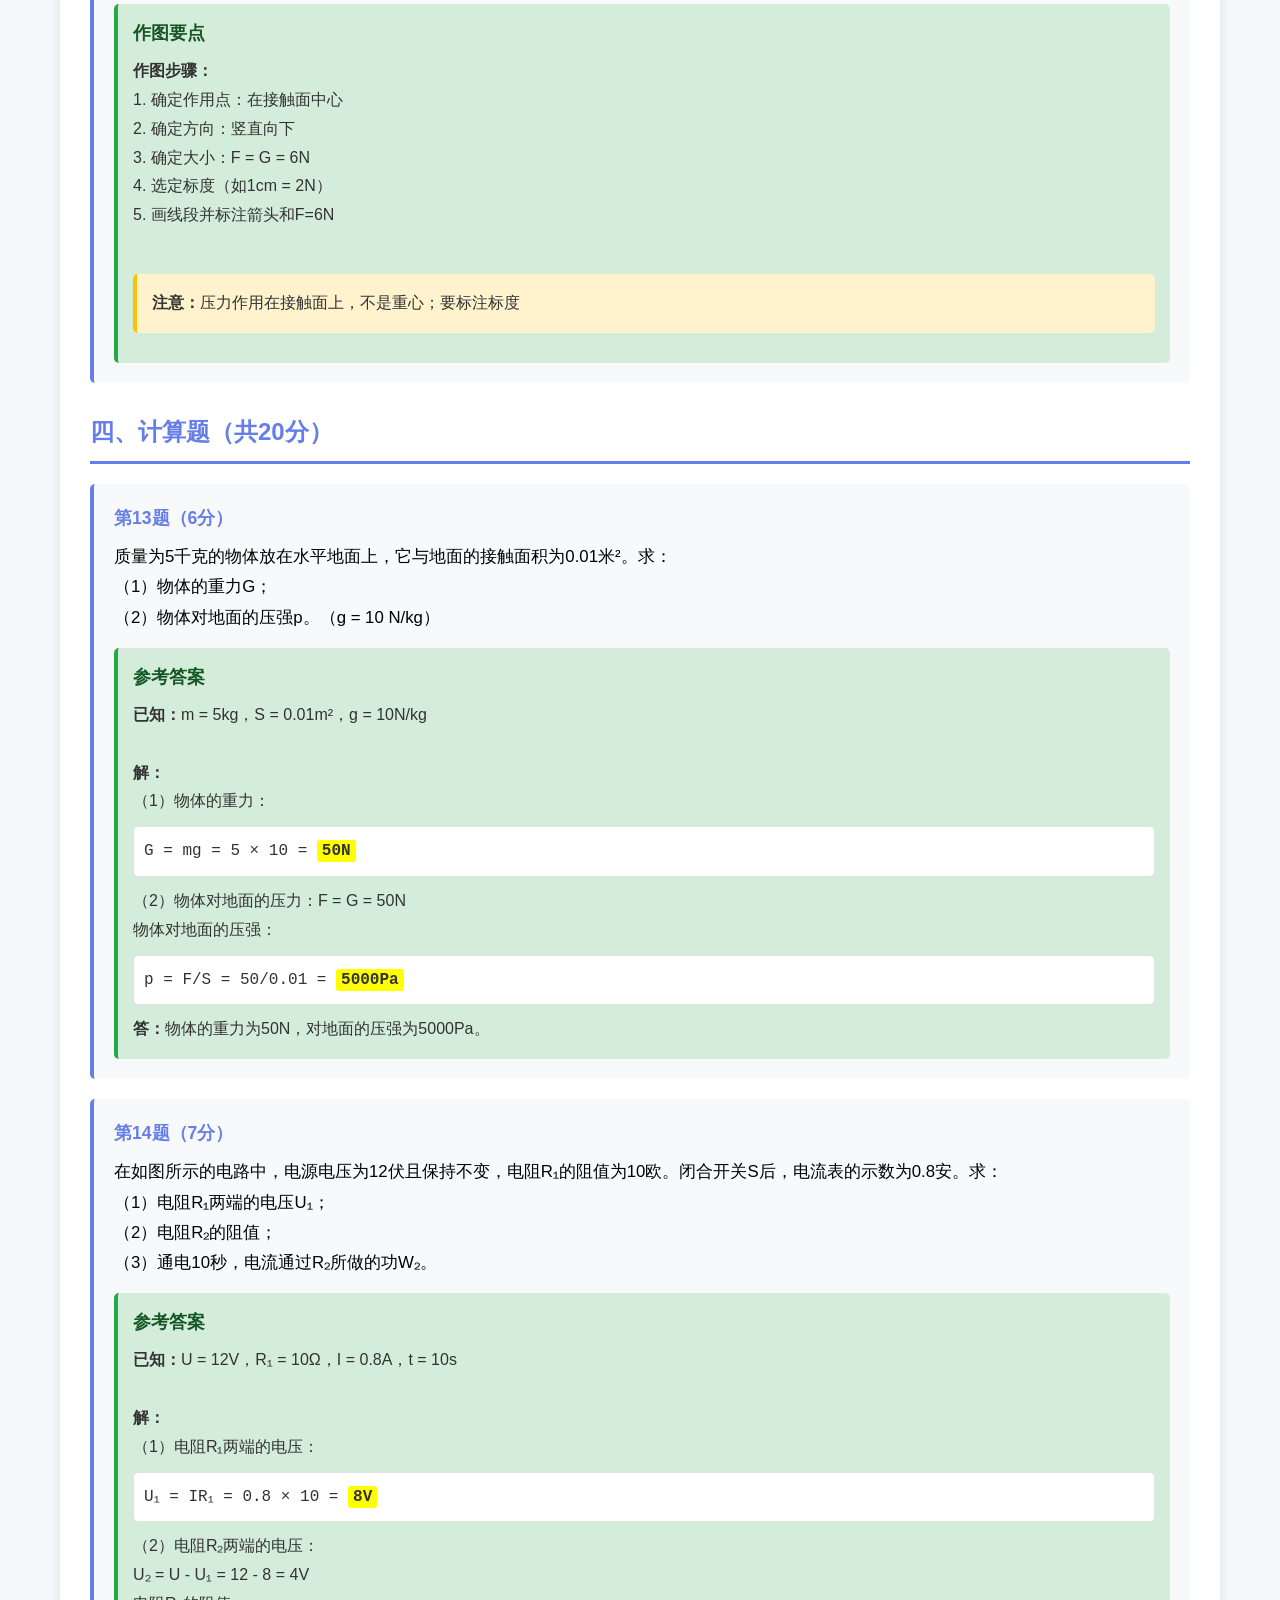
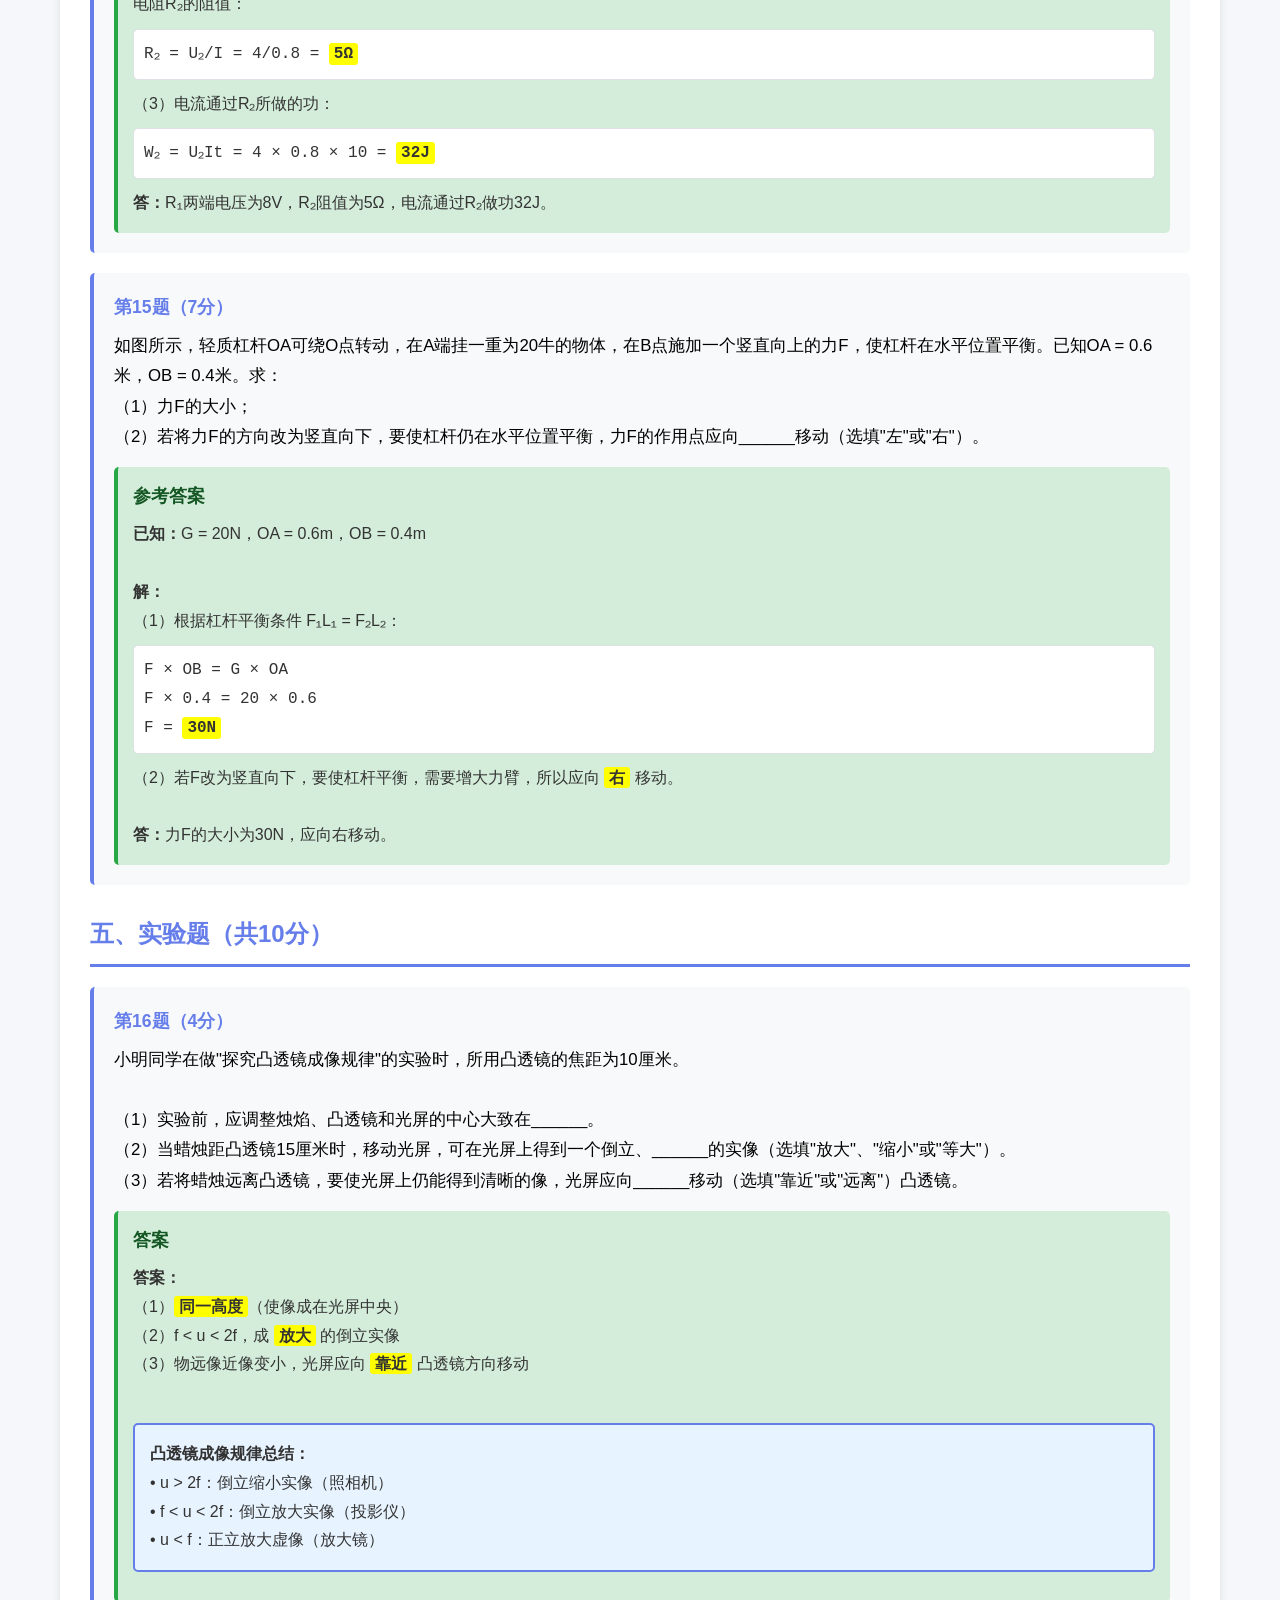
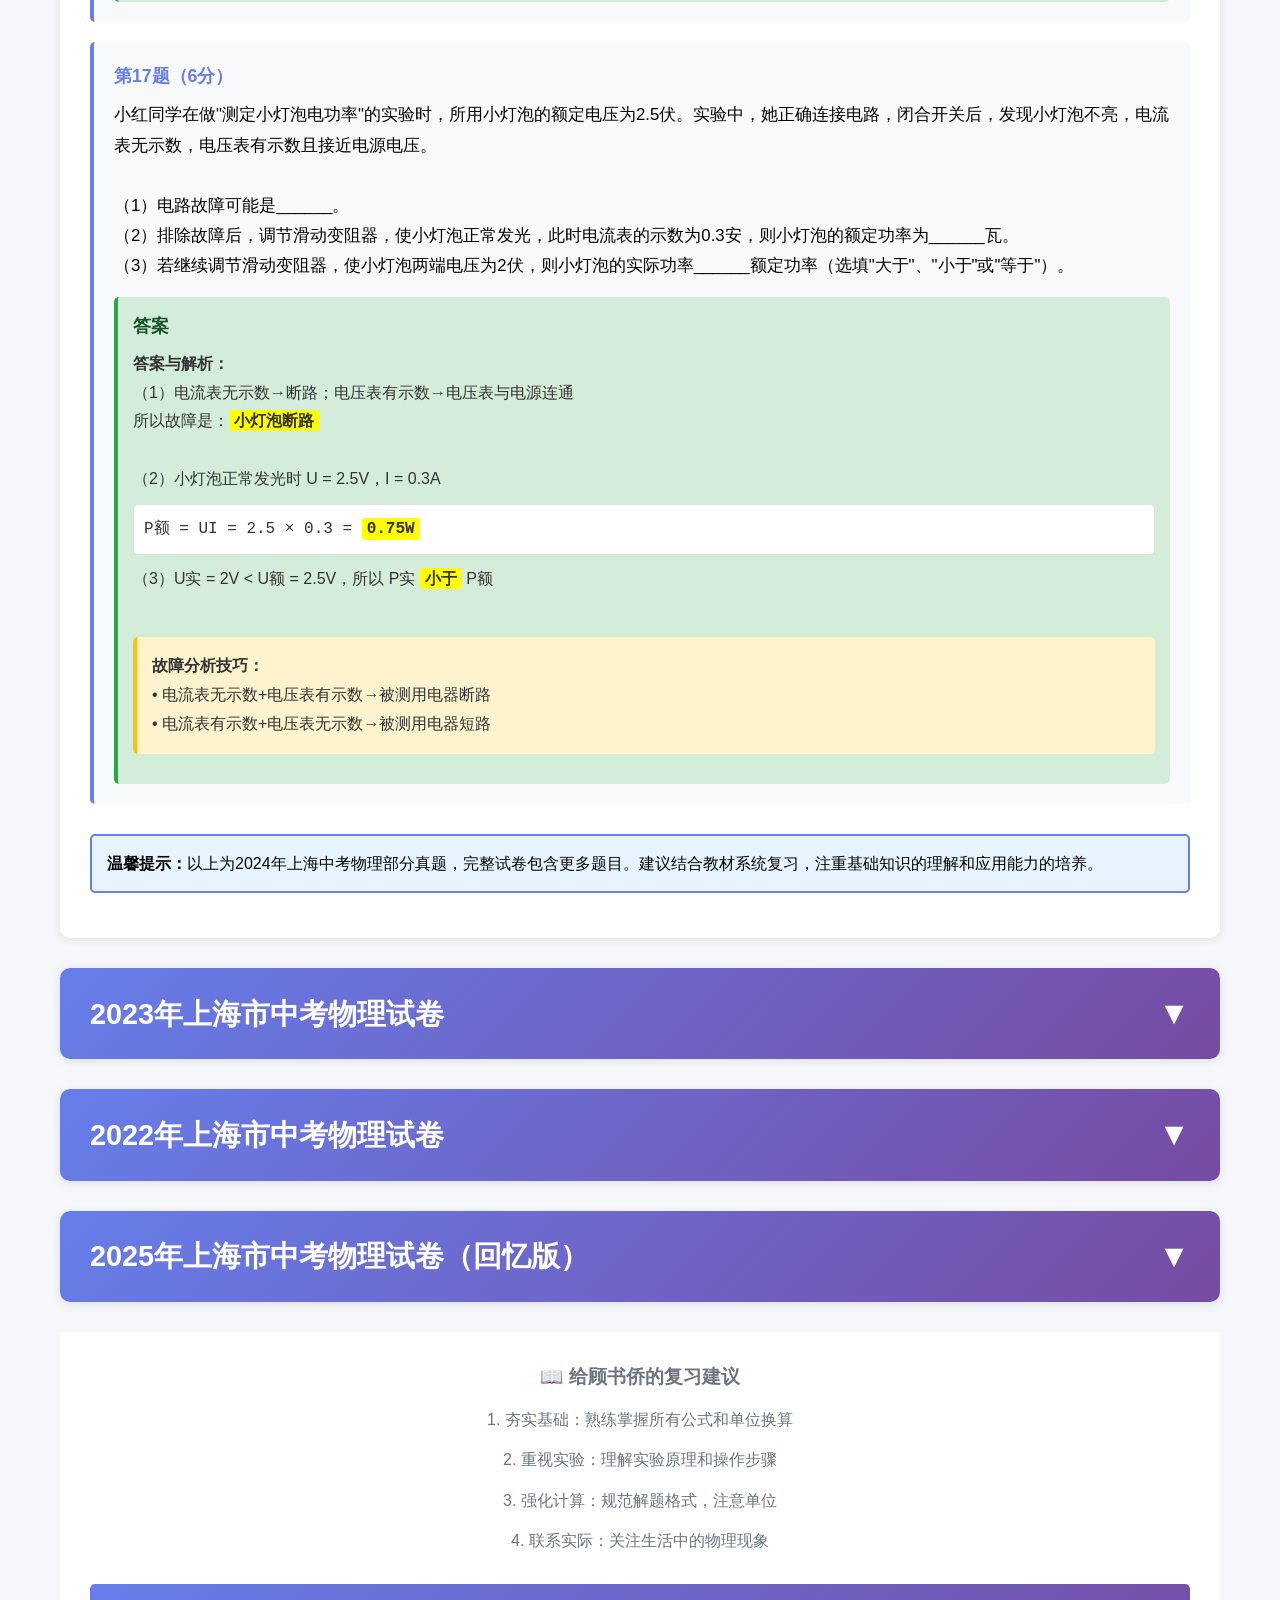
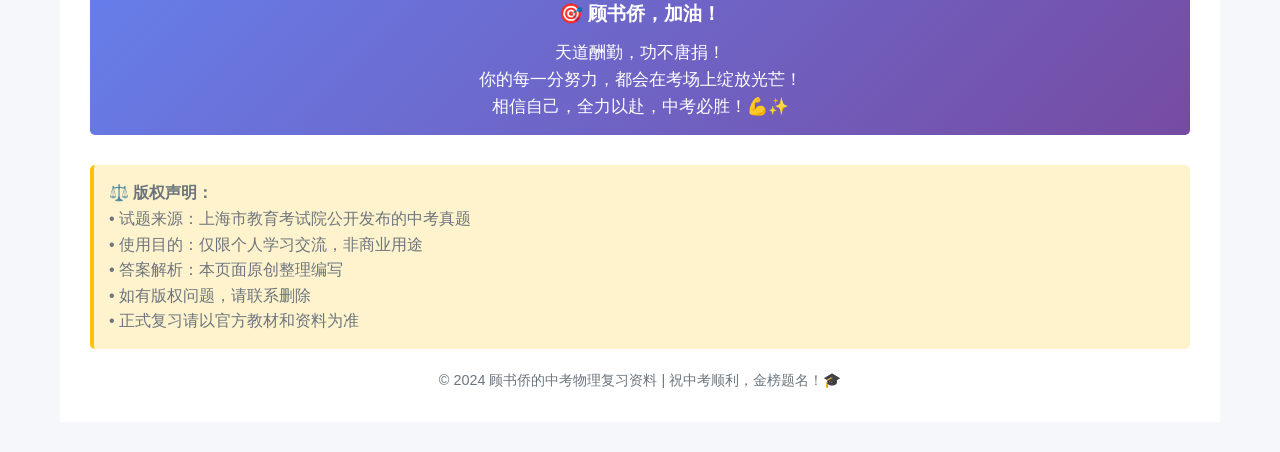
==== commit f6e91b6e: "个性化定制顾书侨的中考物理复习资料 - 修改标题为'顾书侨的中考物理复习资料' - 添加鼓励话语：'加油，顾书侨！相信自己，你一定能行！' - 在2024年真题部分添加专属鼓励框 - 底部添加励志寄语" ====
--- a/shanghai-physics-complete-exams.html
+++ b/shanghai-physics-complete-exams.html
@@ -229,9 +229,10 @@
 </head>
 <body>
     <div class="header">
-        <h1>📚 上海物理中考真题完整版</h1>
-        <p>2022-2025年全部试题 + 详细解析</p>
-        <p style="font-size: 0.9em; margin-top: 10px; opacity: 0.9;">⚠️ 仅供个人学习交流使用</p>
+        <h1>📚 顾书侨的中考物理复习资料</h1>
+        <p>2022-2025年上海中考真题完整版 + 详细解析</p>
+        <p style="font-size: 1.1em; margin-top: 15px; opacity: 0.95;">💪 加油，顾书侨！相信自己，你一定能行！</p>
+        <p style="font-size: 0.95em; margin-top: 10px; opacity: 0.9;">⚠️ 仅供个人学习交流使用</p>
     </div>
 
     <div class="container">
@@ -242,6 +243,12 @@
                 <span class="toggle-icon">▼</span>
             </div>
             <div class="year-content">
+                <div class="tip" style="background: linear-gradient(135deg, #667eea 0%, #764ba2 100%); color: white; border: none;">
+                    <strong>🌟 给顾书侨的鼓励：</strong><br>
+                    每一道题都是进步的机会，每一次练习都是成长的积累。<br>
+                    坚持就是胜利，努力必有回报！中考加油！🎯
+                </div>
+
                 <div class="tip">
                     <strong>考试说明：</strong>本试卷满分70分，考试时间90分钟。包括选择题、填空题、作图题、计算题和实验题。
                 </div>
@@ -947,11 +954,20 @@
         </div>
 
         <div class="footer">
-            <h3>📖 复习建议</h3>
+            <h3>📖 给顾书侨的复习建议</h3>
             <p style="margin: 15px 0;">1. 夯实基础：熟练掌握所有公式和单位换算</p>
             <p style="margin: 15px 0;">2. 重视实验：理解实验原理和操作步骤</p>
             <p style="margin: 15px 0;">3. 强化计算：规范解题格式，注意单位</p>
             <p style="margin: 15px 0;">4. 联系实际：关注生活中的物理现象</p>
+            
+            <div class="tip" style="margin-top: 30px; background: linear-gradient(135deg, #667eea 0%, #764ba2 100%); color: white; border: none; text-align: center;">
+                <strong style="font-size: 1.2em;">🎯 顾书侨，加油！</strong><br>
+                <p style="margin-top: 10px; font-size: 1.05em;">
+                    天道酬勤，功不唐捐！<br>
+                    你的每一分努力，都会在考场上绽放光芒！<br>
+                    相信自己，全力以赴，中考必胜！💪✨
+                </p>
+            </div>
             
             <div class="note" style="margin-top: 30px; text-align: left;">
                 <strong>⚖️ 版权声明：</strong><br>
@@ -962,7 +978,7 @@
                 • 正式复习请以官方教材和资料为准
             </div>
             
-            <p style="margin-top: 20px; font-size: 0.9em;">© 2024 上海物理中考真题汇编 | 祝各位考生中考顺利！💪</p>
+            <p style="margin-top: 20px; font-size: 0.9em;">© 2024 顾书侨的中考物理复习资料 | 祝中考顺利，金榜题名！🎓</p>
         </div>
     </div>
 
